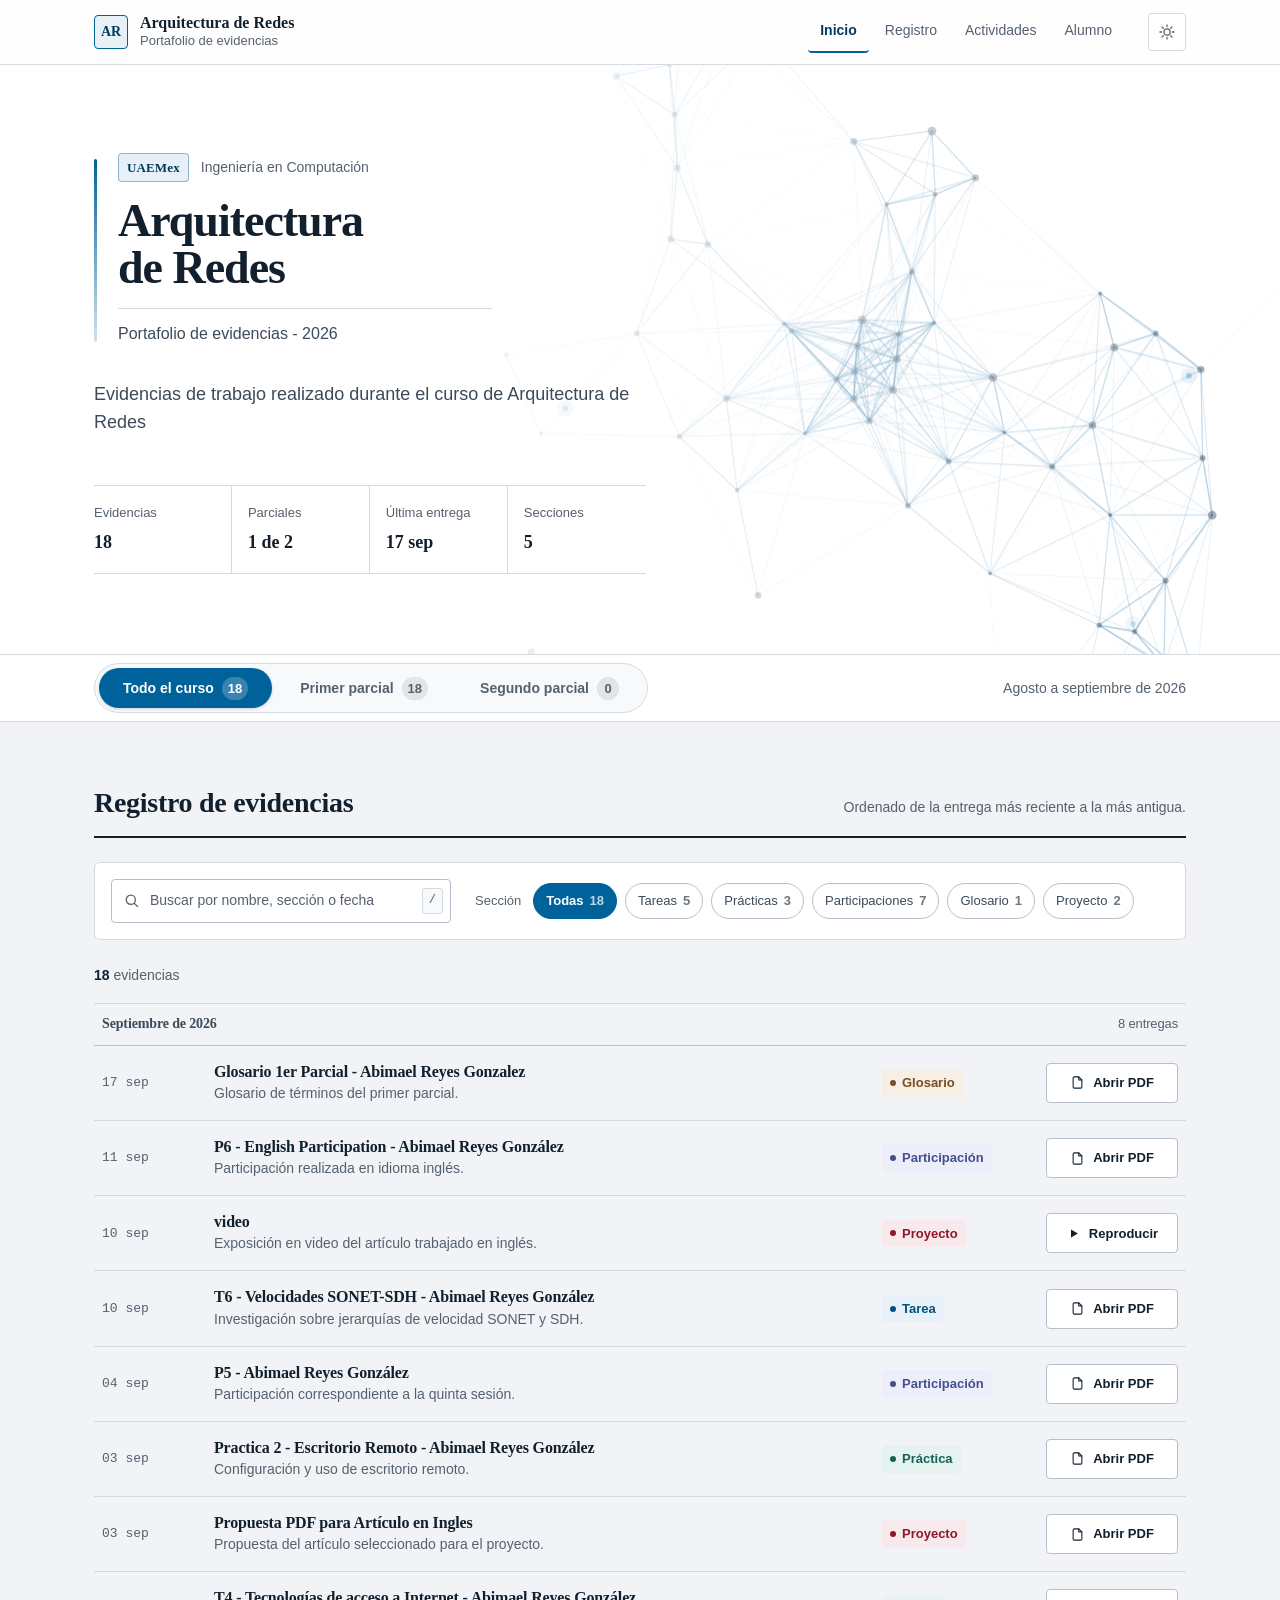
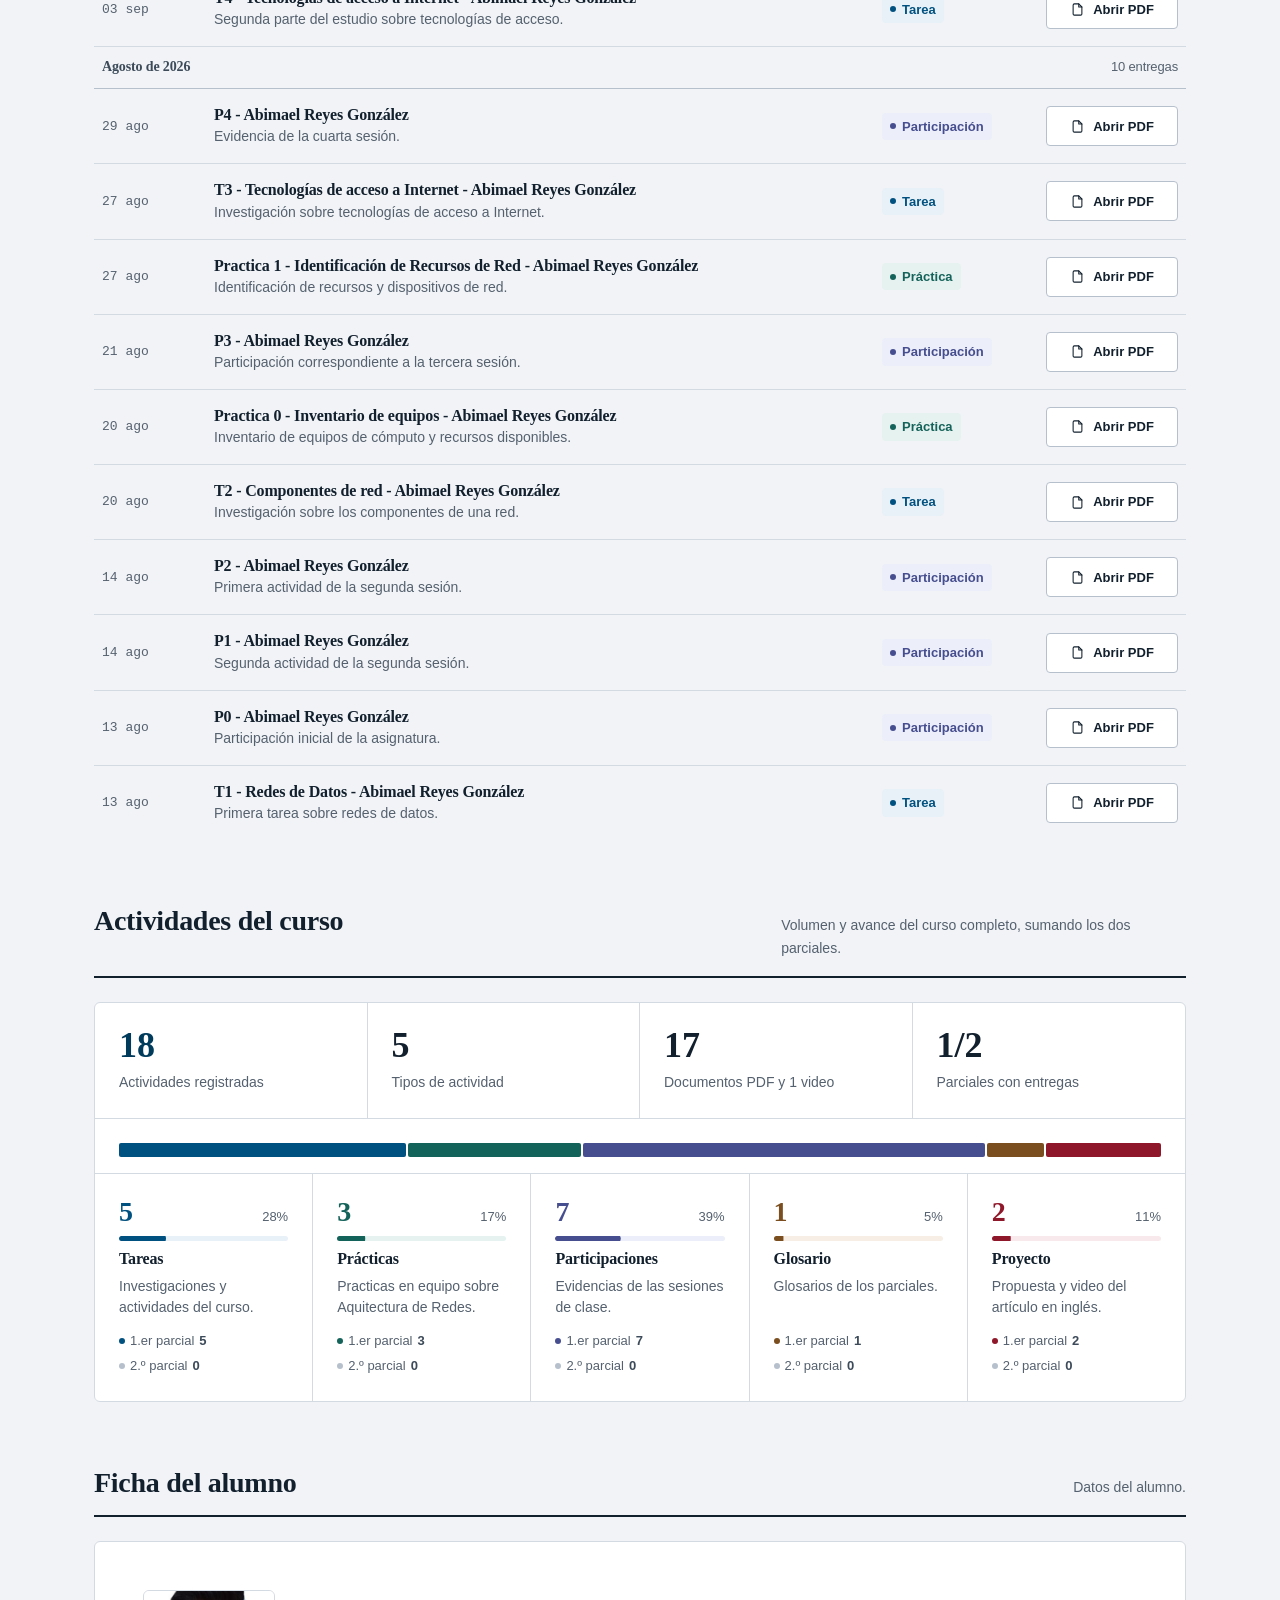
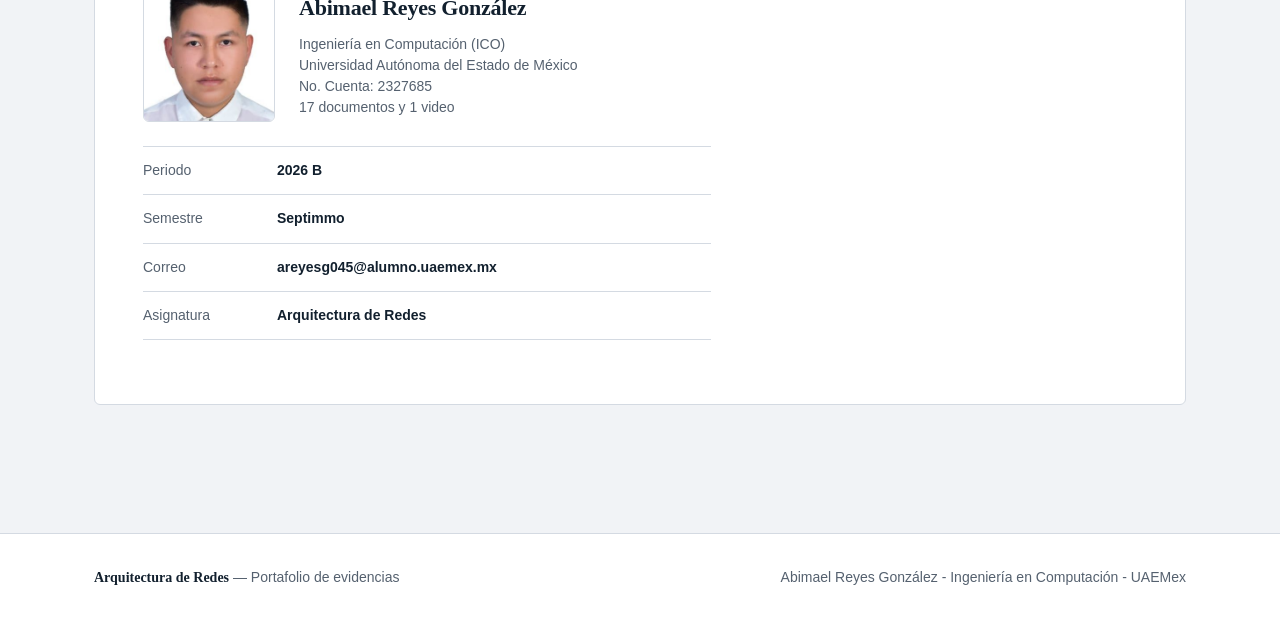
==== index.html @ 2f6ca600 "Subiendo portafolio y evidencias" ====
<!DOCTYPE html>
<html lang="es" data-tema="claro">
<head>
<meta charset="UTF-8">
<meta name="viewport" content="width=device-width, initial-scale=1.0">
<meta name="description" content="Portafolio de evidencias de la asignatura Arquitectura de Redes. Tareas, prácticas, participaciones, glosario y proyecto del primer parcial.">
<meta name="author" content="Abimael Reyes González">
<meta name="color-scheme" content="light dark">
<title>Arquitectura de Redes | Portafolio de evidencias</title>
<link rel="stylesheet" href="estilos.css">
</head>
<body>

<a class="saltar" href="#registro">Saltar al registro de evidencias</a>

<!-- ============ Barra superior ============ -->
<header class="barra">
    <div class="barra-fila">
        <button class="marca" id="btnInicio" type="button">
            <span class="marca-sigla" aria-hidden="true">AR</span>
            <span class="marca-texto">
                <b>Arquitectura de Redes</b>
                <span>Portafolio de evidencias</span>
            </span>
        </button>

        <nav class="menu" id="menu" aria-label="Secciones del portafolio">
            <a href="#inicio">Inicio</a>
            <a href="#registro">Registro</a>
            <a href="#actividades">Actividades</a>
            <a href="#ficha">Alumno</a>
        </nav>

        <button class="icono-btn" id="btnTema" type="button" aria-pressed="false">
            <span class="solo-lectores">Activar tema oscuro</span>
            <svg class="icono-sol" viewBox="0 0 24 24" fill="none" stroke="currentColor" stroke-width="1.7" stroke-linecap="round" aria-hidden="true">
                <circle cx="12" cy="12" r="4.2"/>
                <path d="M12 2.6v2.2M12 19.2v2.2M2.6 12h2.2M19.2 12h2.2M5.4 5.4l1.6 1.6M17 17l1.6 1.6M18.6 5.4L17 7M7 17l-1.6 1.6"/>
            </svg>
            <svg class="icono-luna" viewBox="0 0 24 24" fill="none" stroke="currentColor" stroke-width="1.7" stroke-linejoin="round" aria-hidden="true">
                <path d="M20.2 14.4A8.6 8.6 0 0 1 9.6 3.8a8.6 8.6 0 1 0 10.6 10.6z"/>
            </svg>
        </button>

        <button class="icono-btn btn-menu" id="btnMenu" type="button" aria-expanded="false" aria-controls="menu">
            <span class="solo-lectores">Abrir el menú de navegación</span>
            <svg viewBox="0 0 24 24" fill="none" stroke="currentColor" stroke-width="1.8" stroke-linecap="round" aria-hidden="true">
                <path d="M4 7h16M4 12h16M4 17h16"/>
            </svg>
        </button>
    </div>
</header>

<main>

<!-- ============ Portada ============ -->
<section class="portada" id="inicio">
    <canvas class="malla" id="mallaRed" aria-hidden="true"></canvas>

    <div class="contenedor portada-contenido">
        <div class="titular">
            <p class="titular-supra">
                <span class="sello">UAEMex</span>
                Ingeniería en Computación
            </p>

            <h1 class="titular-nombre">Arquitectura<br>de Redes</h1>

            <p class="titular-sub">Portafolio de evidencias - 2026</p>
        </div>

        <p class="portada-texto">
            Evidencias de trabajo realizado durante el curso de Arquitectura de Redes
        </p>

        <dl class="ficha-datos">
            <div>
                <dt>Evidencias</dt>
                <dd id="totalEvidencias">18</dd>
            </div>
            <div>
                <dt>Parciales</dt>
                <dd>1 de 2</dd>
            </div>
            <div>
                <dt>Última entrega</dt>
                <dd id="ultimaEntrega">17 sep</dd>
            </div>
            <div>
                <dt>Secciones</dt>
                <dd>5</dd>
            </div>
        </dl>
    </div>
</section>

<!-- ============ Navegación por parciales ============ -->
<nav class="barra-parciales" id="barraParciales" aria-label="Navegación por parcial">
    <div class="contenedor parciales-fila">
        <div class="parciales-grupo" id="grupoParciales" role="group" aria-label="Elegir parcial">
            <button class="pestana" type="button" data-parcial="todos" aria-pressed="true">
                Todo el curso <b>18</b>
            </button>
            <button class="pestana" type="button" data-parcial="primer" aria-pressed="false">
                Primer parcial <b>18</b>
            </button>
            <button class="pestana" type="button" data-parcial="segundo" aria-pressed="false">
                Segundo parcial <b>0</b>
            </button>
        </div>
        <p class="parciales-nota" id="notaParcial">Agosto a septiembre de 2026</p>
    </div>
</nav>

<!-- ============ Registro ============ -->
<section class="seccion" id="registro">
    <div class="contenedor">
        <div class="seccion-cabeza">
            <h2>Registro de evidencias</h2>
            <p>Ordenado de la entrega más reciente a la más antigua.</p>
        </div>

        <div class="filtros">
            <div class="buscador">
                <svg viewBox="0 0 24 24" fill="none" stroke="currentColor" stroke-width="1.8" stroke-linecap="round" aria-hidden="true">
                    <circle cx="11" cy="11" r="6.5"/><path d="M16 16l4.5 4.5"/>
                </svg>
                <label class="solo-lectores" for="busqueda">Buscar una evidencia por nombre, sección o fecha</label>
                <input id="busqueda" type="search" placeholder="Buscar por nombre, sección o fecha" autocomplete="off" spellcheck="false">
                <kbd class="atajo">/</kbd>
            </div>

            <div class="grupo-filtros" id="filtrosCategoria" role="group" aria-label="Filtrar por sección">
                <span>Sección</span>
            </div>
        </div>

        <div class="barra-estado">
            <p id="conteo" role="status" aria-live="polite"></p>
            <button class="enlace-boton" id="btnLimpiar" type="button" hidden>Quitar filtros</button>
        </div>

        <div class="registro" id="listaEvidencias"></div>
    </div>
</section>

<!-- ============ Secciones ============ -->
<section class="seccion" id="actividades">
    <div class="contenedor">
        <div class="seccion-cabeza">
            <h2>Actividades del curso</h2>
            <p>Volumen y avance del curso completo, sumando los dos parciales.</p>
        </div>

        <div class="tablero">
            <div class="tablero-resumen" id="tableroResumen"></div>
            <div class="tablero-barra" id="tableroBarra"></div>
            <div class="tablero-metricas" id="tableroMetricas"></div>
        </div>

    </div>
</section>

<!-- ============ Ficha ============ -->
<section class="seccion" id="ficha">
    <div class="contenedor">
        <div class="seccion-cabeza">
            <h2>Ficha del alumno</h2>
            <p>Datos del alumno.</p>
        </div>

        <div class="ficha">
            <div>
              <div class="ficha-identidad">
                <figure class="retrato">
                    <!-- Sustituye el archivo por la fotografía del alumno.
                         Formato sugerido: cuadrada, 600 x 600 px o mayor. -->
                    <img id="fotoAlumno"
                         src="archivos/foto-alumno.jpg"
                         alt="Fotografía de Abimael Reyes González"
                         width="200" height="200" loading="lazy">
                    <span class="retrato-vacio" id="retratoVacio">
                        <b>AR</b>
                        <small><br></small>
                    </span>
                </figure>

                <div class="ficha-nombre">
                    <h3>Abimael Reyes González</h3>
                    <p>Ingeniería en Computación (ICO)</p>
                    <p>Universidad Autónoma del Estado de México</p>
                    <p>No. Cuenta: 2327685</p>
                    <p id="fichaTotal"></p>
                </div>
              </div>

                <dl class="ficha-lista">
                    <div><dt>Periodo</dt><dd>2026 B</dd></div>
                    <div><dt>Semestre</dt><dd>Septimmo</dd></div>
                    <div><dt>Correo</dt><dd>areyesg045@alumno.uaemex.mx</dd></div>
                    <div><dt>Asignatura</dt><dd>Arquitectura de Redes</dd></div>
                </dl>
            </div>
        </div>
    </div>
</section>

</main>

<!-- ============ Ventana del video ============ -->
<dialog class="ventana" id="ventanaVideo" aria-labelledby="tituloVideo">
    <div class="ventana-cabeza">
        <div>
            <h2 id="tituloVideo">Video del proyecto</h2>
            <p>Artículo en idioma inglés, primer parcial</p>
        </div>
        <button class="icono-btn" id="btnCerrarVideo" type="button" style="margin-left:auto">
            <span class="solo-lectores">Cerrar la ventana del video</span>
            <svg viewBox="0 0 24 24" fill="none" stroke="currentColor" stroke-width="1.8" stroke-linecap="round" aria-hidden="true">
                <path d="M6 6l12 12M18 6L6 18"/>
            </svg>
        </button>
    </div>
    <div class="ventana-cuerpo">
        <div class="reproductor">
            <video id="reproductorVideo" controls preload="metadata" playsinline>
                <source src="archivos/primer-parcial/proyecto/video.mp4" type="video/mp4">
                Tu navegador no puede reproducir este video. Descarga el archivo para verlo.
            </video>
            <div class="cargando" id="cargandoVideo">
                <span class="rueda" aria-hidden="true"></span>
                <span>Cargando el video…</span>
            </div>
        </div>
        <p class="ventana-pie">
            <span>video.mp4 — 92.7 MB, 15 min</span>
            <a href="archivos/primer-parcial/proyecto/video.mp4" download>Descargar el archivo</a>
        </p>
    </div>
</dialog>

<!-- ============ Pie ============ -->
<footer class="pie">
    <div class="contenedor pie-fila">
        <p><b>Arquitectura de Redes</b> — Portafolio de evidencias</p>
        <p>Abimael Reyes González - Ingeniería en Computación -  UAEMex</p>
    </div>
</footer>

<script src="script.js"></script>
</body>
</html>
---- estilos.css ----
/* ============================================================
   PORTAFOLIO · ARQUITECTURA DE REDES
   Hoja de estilos — índice documental
   Referencia visual: publicaciones técnicas IEEE
   Contraste verificado WCAG 2.1 AA (mínimo medido 5.68:1)
   ============================================================ */

/* ---------- 1. Tokens ---------- */
:root {
    /* Superficies */
    --canvas:       #f1f3f6;
    --paper:        #ffffff;
    --paper-2:      #f7f9fb;

    /* Tinta */
    --ink:          #12202e;
    --ink-2:        #3c4a59;
    --muted:        #55616f;

    /* Filetes */
    --rule:         #d4dae2;
    --rule-strong:  #b6c0cc;

    /* Marca institucional */
    --brand:        #00629b;
    --brand-deep:   #003b5c;
    --brand-tint:   #e7f0f7;
    --accent:       #a6192e;
    --accent-tint:  #f8eaec;

    /* Categorías */
    --c-tarea:         #00517f;  --c-tarea-bg:         #e8f1f8;
    --c-practica:      #14635a;  --c-practica-bg:      #e6f2f0;
    --c-participacion: #464e8f;  --c-participacion-bg: #eceef9;
    --c-glosario:      #7a4e1e;  --c-glosario-bg:      #f7efe5;
    --c-proyecto:      #8e1729;  --c-proyecto-bg:      #f8eaec;

    /* Tipografía */
    --serif: Georgia, "Iowan Old Style", "Times New Roman", Times, serif;
    --sans:  -apple-system, BlinkMacSystemFont, "Segoe UI", Roboto, "Helvetica Neue", Arial, sans-serif;
    --mono:  ui-monospace, "SF Mono", "Cascadia Mono", Consolas, "Liberation Mono", monospace;

    /* Escala tipográfica (base 16 px) */
    --fs-xs:  0.8125rem; /* 13 */
    --fs-sm:  0.875rem;  /* 14 */
    --fs-md:  1rem;      /* 16 */
    --fs-lg:  1.125rem;  /* 18 */
    --fs-xl:  1.375rem;  /* 22 */
    --fs-2xl: 1.75rem;   /* 28 */
    --fs-3xl: 2.25rem;   /* 36 */
    --fs-4xl: 2.875rem;  /* 46 */

    /* Espaciado (base 4 px) */
    --s1: 4px;  --s2: 8px;  --s3: 12px; --s4: 16px;
    --s5: 24px; --s6: 32px; --s7: 48px; --s8: 64px;

    /* Otros */
    --radius:  4px;
    --radius-l: 6px;
    --shadow-dialog: 0 18px 48px rgba(18, 32, 46, .22);
    --ease: cubic-bezier(.2, .6, .3, 1);
    --speed: 160ms;
    --maxw: 1140px;
}

/* Tema oscuro: se activa por preferencia del sistema o manualmente */
:root[data-tema="oscuro"] {
    --canvas:       #0d131a;
    --paper:        #101720;
    --paper-2:      #161e28;
    --ink:          #e4eaf1;
    --ink-2:        #c3ccd7;
    --muted:        #9aa7b6;
    --rule:         #26313d;
    --rule-strong:  #3a4754;
    --brand:        #6fb7e8;
    --brand-deep:   #a9d5f2;
    --brand-tint:   #16283a;
    --accent:       #ef8a99;
    --accent-tint:  #33191f;

    --c-tarea:         #83c3ea;  --c-tarea-bg:         #15283a;
    --c-practica:      #6fc7ba;  --c-practica-bg:      #12302c;
    --c-participacion: #a4abe8;  --c-participacion-bg: #1e2140;
    --c-glosario:      #dcae76;  --c-glosario-bg:      #322516;
    --c-proyecto:      #ef8a99;  --c-proyecto-bg:      #33191f;

    --shadow-dialog: 0 18px 48px rgba(0, 0, 0, .6);
    color-scheme: dark;
}

/* ---------- 2. Base ---------- */
*, *::before, *::after { box-sizing: border-box; }

html { -webkit-text-size-adjust: 100%; }

body {
    margin: 0;
    background: var(--canvas);
    color: var(--ink);
    font-family: var(--sans);
    font-size: var(--fs-md);
    line-height: 1.65;
    -webkit-font-smoothing: antialiased;
}

h1, h2, h3, h4 {
    font-family: var(--serif);
    font-weight: 600;
    line-height: 1.2;
    letter-spacing: -0.01em;
    margin: 0;
    color: var(--ink);
}

p { margin: 0; }
ul { margin: 0; padding: 0; list-style: none; }

a { color: var(--brand); text-decoration-thickness: 1px; text-underline-offset: 2px; }
a:hover { color: var(--brand-deep); }

button, input, select { font: inherit; color: inherit; }
button { cursor: pointer; }

/* Foco visible y consistente en todo el sitio */
:where(a, button, input, [tabindex]):focus-visible {
    outline: 2px solid var(--brand);
    outline-offset: 2px;
    border-radius: var(--radius);
}

.saltar {
    position: absolute;
    left: var(--s4);
    top: -100px;
    z-index: 300;
    background: var(--brand);
    color: #fff;
    padding: var(--s3) var(--s4);
    border-radius: var(--radius);
    font-size: var(--fs-sm);
    font-weight: 600;
    transition: top var(--speed) var(--ease);
}
.saltar:focus { top: var(--s3); color: #fff; }

.solo-lectores {
    position: absolute;
    width: 1px; height: 1px;
    overflow: hidden;
    clip: rect(0 0 0 0);
    white-space: nowrap;
}

.contenedor {
    max-width: var(--maxw);
    margin-inline: auto;
    padding-inline: var(--s5);
}

/* ---------- 3. Barra superior ---------- */
.barra {
    position: sticky;
    top: 0;
    z-index: 100;
    background: color-mix(in srgb, var(--paper) 92%, transparent);
    backdrop-filter: blur(8px);
    border-bottom: 1px solid var(--rule);
}

.barra-fila {
    display: flex;
    align-items: center;
    gap: var(--s5);
    height: 64px;
    max-width: var(--maxw);
    margin-inline: auto;
    padding-inline: var(--s5);
}

.marca {
    display: flex;
    align-items: center;
    gap: var(--s3);
    background: none;
    border: 0;
    padding: var(--s1) 0;
    text-align: left;
    color: var(--ink);
}
.marca-sigla {
    width: 34px; height: 34px;
    flex: none;
    display: grid;
    place-items: center;
    border: 1px solid var(--brand);
    border-radius: var(--radius);
    background: var(--brand-tint);
    color: var(--brand-deep);
    font-family: var(--serif);
    font-size: var(--fs-sm);
    font-weight: 700;
    transition: background var(--speed) var(--ease);
}
.marca:hover .marca-sigla { background: var(--brand); color: var(--paper); }
:root[data-tema="oscuro"] .marca:hover .marca-sigla { color: #0d131a; }
.marca-texto { display: grid; }
.marca-texto b {
    font-family: var(--serif);
    font-size: var(--fs-md);
    font-weight: 600;
    line-height: 1.15;
}
.marca-texto span {
    font-size: var(--fs-xs);
    color: var(--muted);
    line-height: 1.3;
}

.menu { margin-left: auto; display: flex; gap: var(--s1); }
.menu a {
    display: block;
    padding: var(--s2) var(--s3);
    border-radius: var(--radius);
    border-bottom: 2px solid transparent;
    color: var(--muted);
    font-size: var(--fs-sm);
    font-weight: 500;
    text-decoration: none;
    transition: color var(--speed) var(--ease), border-color var(--speed) var(--ease), background var(--speed) var(--ease);
}
.menu a:hover { color: var(--ink); background: var(--paper-2); }
.menu a[aria-current="true"] {
    color: var(--brand-deep);
    border-bottom-color: var(--brand);
    font-weight: 600;
}

.icono-btn {
    width: 38px; height: 38px;
    flex: none;
    display: grid;
    place-items: center;
    border: 1px solid var(--rule);
    border-radius: var(--radius);
    background: var(--paper);
    color: var(--muted);
    transition: color var(--speed) var(--ease), border-color var(--speed) var(--ease), background var(--speed) var(--ease);
}
.icono-btn:hover { color: var(--brand-deep); border-color: var(--rule-strong); background: var(--paper-2); }
.icono-btn:active { transform: translateY(1px); }
.icono-btn svg { width: 18px; height: 18px; }
.icono-luna { display: none; }
:root[data-tema="oscuro"] .icono-sol  { display: none; }
:root[data-tema="oscuro"] .icono-luna { display: block; }
.btn-menu { display: none; }

/* ---------- 4. Cabecera del documento ---------- */
.portada {
    position: relative;
    isolation: isolate;
    overflow: hidden;
    background: var(--paper);
    border-bottom: 1px solid var(--rule);
}

/* Lienzo de la malla de red */
.malla {
    position: absolute;
    inset: 0;
    width: 100%;
    height: 100%;
    z-index: -1;
    display: block;
}
/* Velo que garantiza el contraste del texto sobre la animación */
.portada::after {
    content: "";
    position: absolute;
    inset: 0;
    z-index: -1;
    pointer-events: none;
    background: linear-gradient(100deg,
        color-mix(in srgb, var(--paper) 94%, transparent) 0%,
        color-mix(in srgb, var(--paper) 86%, transparent) 42%,
        color-mix(in srgb, var(--paper) 30%, transparent) 78%,
        transparent 100%);
}

.portada-contenido {
    position: relative;
    padding-block: calc(var(--s8) + var(--s5)) var(--s8);
    max-width: calc(var(--maxw) - 0px);
}
.portada-contenido > * { max-width: 62ch; }

/* Bloque titular: rótulo, nombre del curso y subtítulo */
.titular {
    position: relative;
    padding-left: var(--s5);
    margin-bottom: var(--s6);
}
.titular::before {
    content: "";
    position: absolute;
    left: 0;
    top: 6px;
    bottom: 6px;
    width: 3px;
    border-radius: 2px;
    background: linear-gradient(to bottom, var(--brand), color-mix(in srgb, var(--brand) 18%, transparent));
}
.titular-supra {
    display: flex;
    align-items: center;
    gap: var(--s3);
    color: var(--muted);
    font-size: var(--fs-sm);
    font-weight: 500;
    margin-bottom: var(--s4);
}
.sello {
    padding: 3px var(--s2);
    border: 1px solid color-mix(in srgb, var(--brand) 40%, transparent);
    border-radius: var(--radius);
    background: var(--brand-tint);
    color: var(--brand-deep);
    font-family: var(--serif);
    font-size: var(--fs-xs);
    font-weight: 700;
    letter-spacing: .01em;
}
.titular-nombre {
    font-size: clamp(2.75rem, 5.6vw, 4.25rem);
    font-weight: 600;
    line-height: 1.02;
    letter-spacing: -0.022em;
    text-wrap: balance;
}
.titular-sub {
    margin-top: var(--s4);
    padding-top: var(--s3);
    border-top: 1px solid var(--rule);
    max-width: 42ch;
    color: var(--ink-2);
    font-size: var(--fs-md);
    font-variant-numeric: tabular-nums;
}

.registro-linea {
    display: flex;
    align-items: center;
    gap: var(--s3);
    font-family: var(--mono);
    font-size: var(--fs-xs);
    color: var(--muted);
    letter-spacing: .02em;
}
.registro-linea::after {
    content: "";
    flex: 1;
    height: 1px;
    background: var(--rule);
}

.portada h1 {
    font-size: var(--fs-4xl);
    margin-block: var(--s4) var(--s4);
    max-width: 14ch;
}
.portada-texto {
    color: var(--ink-2);
    max-width: 58ch;
    font-size: var(--fs-lg);
    line-height: 1.6;
}

.titular-supra,
.titular-nombre,
.titular-sub,
.portada-contenido > .portada-texto,
.portada-contenido > .ficha-datos { animation: entrada 620ms var(--ease) backwards; }
.titular-nombre                       { animation-delay: 70ms; }
.titular-sub                          { animation-delay: 140ms; }
.portada-contenido > .portada-texto   { animation-delay: 200ms; }
.portada-contenido > .ficha-datos     { animation-delay: 260ms; }
.titular::before { animation: crecer 700ms var(--ease) 60ms backwards; transform-origin: top; }
@keyframes crecer { from { transform: scaleY(0); opacity: 0; } }
@keyframes entrada { from { opacity: 0; transform: translateY(10px); } }

.acciones { display: flex; flex-wrap: wrap; gap: var(--s3); margin-top: var(--s6); }

.btn {
    display: inline-flex;
    align-items: center;
    gap: var(--s2);
    min-height: 44px;
    padding: var(--s3) var(--s5);
    border-radius: var(--radius);
    border: 1px solid transparent;
    font-size: var(--fs-sm);
    font-weight: 600;
    text-decoration: none;
    transition: background var(--speed) var(--ease), border-color var(--speed) var(--ease),
                color var(--speed) var(--ease), transform var(--speed) var(--ease);
}
.btn-primario { background: var(--brand); color: #fff; }
.btn-primario:hover { background: var(--brand-deep); color: #fff; }
.btn-primario:active { transform: translateY(1px); }
:root[data-tema="oscuro"] .btn-primario { color: #0d131a; }
:root[data-tema="oscuro"] .btn-primario:hover { color: #0d131a; }

.btn-secundario { background: var(--paper); border-color: var(--rule-strong); color: var(--ink); }
.btn-secundario:hover { background: var(--paper-2); border-color: var(--brand); color: var(--brand-deep); }
.btn-secundario:active { transform: translateY(1px); }

/* Ficha de datos bajo el título */
.ficha-datos {
    display: grid;
    grid-template-columns: repeat(4, minmax(0, 1fr));
    border-top: 1px solid var(--rule);
    border-bottom: 1px solid var(--rule);
    margin-top: var(--s7);
}
.ficha-datos div {
    padding: var(--s4) var(--s4) var(--s4) 0;
    border-right: 1px solid var(--rule);
}
.ficha-datos div:last-child { border-right: 0; }
.ficha-datos div:not(:first-child) { padding-left: var(--s4); }
.ficha-datos dt {
    font-size: var(--fs-xs);
    color: var(--muted);
    margin-bottom: var(--s1);
}
.ficha-datos dd {
    margin: 0;
    font-family: var(--serif);
    font-size: var(--fs-lg);
    font-weight: 600;
    font-variant-numeric: tabular-nums;
}


/* ---------- 5. Navegación por parciales ---------- */
.barra-parciales {
    position: sticky;
    top: 64px;
    z-index: 90;
    background: color-mix(in srgb, var(--paper) 94%, transparent);
    backdrop-filter: blur(8px);
    border-bottom: 1px solid var(--rule);
}
.parciales-fila {
    display: flex;
    align-items: center;
    justify-content: space-between;
    flex-wrap: wrap;
    gap: var(--s4);
    padding-block: var(--s2);
}
.parciales-grupo {
    display: flex;
    gap: var(--s1);
    padding: var(--s1);
    background: var(--paper-2);
    border: 1px solid var(--rule);
    border-radius: 999px;
}
.pestana {
    position: relative;
    display: inline-flex;
    align-items: center;
    gap: var(--s2);
    min-height: 40px;
    padding: var(--s2) var(--s5);
    border: 0;
    border-radius: 999px;
    background: transparent;
    color: var(--muted);
    font-size: var(--fs-sm);
    font-weight: 600;
    white-space: nowrap;
    transition: color var(--speed) var(--ease), background var(--speed) var(--ease);
}
.pestana:hover { color: var(--ink); background: color-mix(in srgb, var(--brand) 10%, transparent); }
.pestana:active { transform: translateY(1px); }
.pestana b {
    min-width: 22px;
    padding: 1px 6px;
    border-radius: 999px;
    background: color-mix(in srgb, var(--ink) 9%, transparent);
    color: var(--muted);
    font-size: var(--fs-xs);
    font-variant-numeric: tabular-nums;
    text-align: center;
    transition: background var(--speed) var(--ease), color var(--speed) var(--ease);
}
.pestana[aria-pressed="true"] {
    background: var(--brand);
    color: #fff;
    box-shadow: 0 1px 3px rgba(18, 32, 46, .18);
}
.pestana[aria-pressed="true"] b { background: rgba(255, 255, 255, .22); color: #fff; }
:root[data-tema="oscuro"] .pestana[aria-pressed="true"] { color: #0d131a; }
:root[data-tema="oscuro"] .pestana[aria-pressed="true"] b { background: rgba(13, 19, 26, .25); color: #0d131a; }

.parciales-nota {
    color: var(--muted);
    font-size: var(--fs-sm);
    font-variant-numeric: tabular-nums;
}

/* ---------- 6. Secciones ---------- */
.seccion { padding-block: var(--s8); }
.seccion + .seccion { padding-top: 0; }
[id] { scroll-margin-top: 148px; }

.seccion-cabeza {
    display: flex;
    align-items: baseline;
    justify-content: space-between;
    flex-wrap: wrap;
    gap: var(--s3);
    padding-bottom: var(--s4);
    border-bottom: 2px solid var(--ink);
    margin-bottom: var(--s5);
}
.seccion-cabeza h2 { font-size: var(--fs-2xl); }
.seccion-cabeza p { color: var(--muted); font-size: var(--fs-sm); max-width: 52ch; }

/* ---------- 7. Panel de filtros ---------- */
.filtros {
    display: grid;
    grid-template-columns: minmax(240px, 340px) 1fr;
    gap: var(--s5);
    align-items: center;
    padding: var(--s4);
    background: var(--paper);
    border: 1px solid var(--rule);
    border-radius: var(--radius-l);
    margin-bottom: var(--s5);
}

.buscador { position: relative; display: flex; align-items: center; }
.buscador svg {
    position: absolute;
    left: var(--s3);
    width: 17px; height: 17px;
    color: var(--muted);
    pointer-events: none;
}
.buscador input {
    width: 100%;
    min-height: 44px;
    padding: var(--s2) 42px var(--s2) 38px;
    border: 1px solid var(--rule-strong);
    border-radius: var(--radius);
    background: var(--paper);
    font-size: var(--fs-sm);
    transition: border-color var(--speed) var(--ease), box-shadow var(--speed) var(--ease);
}
.buscador input::placeholder { color: var(--muted); }
.buscador input:hover { border-color: var(--brand); }
.buscador input:focus {
    outline: none;
    border-color: var(--brand);
    box-shadow: 0 0 0 3px color-mix(in srgb, var(--brand) 22%, transparent);
}
.atajo {
    position: absolute;
    right: var(--s2);
    padding: 2px 6px;
    border: 1px solid var(--rule);
    border-radius: 3px;
    background: var(--paper-2);
    color: var(--muted);
    font-family: var(--mono);
    font-size: 12px;
    pointer-events: none;
}
.buscador input:focus ~ .atajo { opacity: 0; }

.grupo-filtros {
    display: flex;
    flex-wrap: wrap;
    align-items: center;
    gap: var(--s2);
}
.grupo-filtros > span {
    font-size: var(--fs-xs);
    color: var(--muted);
    margin-right: var(--s1);
}

.chip {
    min-height: 36px;
    padding: var(--s1) var(--s3);
    border: 1px solid var(--rule-strong);
    border-radius: 999px;
    background: var(--paper);
    color: var(--ink-2);
    font-size: var(--fs-xs);
    font-weight: 500;
    display: inline-flex;
    align-items: center;
    gap: 6px;
    transition: background var(--speed) var(--ease), border-color var(--speed) var(--ease),
                color var(--speed) var(--ease);
}
.chip:hover { border-color: var(--brand); color: var(--brand-deep); background: var(--paper-2); }
.chip:active { transform: translateY(1px); }
.chip[aria-pressed="true"] {
    background: var(--brand);
    border-color: var(--brand);
    color: #fff;
    font-weight: 600;
}
:root[data-tema="oscuro"] .chip[aria-pressed="true"] { color: #0d131a; }
.chip b {
    font-variant-numeric: tabular-nums;
    font-weight: 600;
    opacity: .75;
}

.barra-estado {
    display: flex;
    align-items: center;
    justify-content: space-between;
    flex-wrap: wrap;
    gap: var(--s3);
    margin-bottom: var(--s4);
    font-size: var(--fs-sm);
    color: var(--muted);
}
.barra-estado strong { color: var(--ink); font-variant-numeric: tabular-nums; }
.enlace-boton {
    background: none;
    border: 0;
    padding: var(--s1) var(--s2);
    border-radius: var(--radius);
    color: var(--brand);
    font-size: var(--fs-sm);
    font-weight: 600;
    text-decoration: underline;
    text-underline-offset: 3px;
    transition: color var(--speed) var(--ease), background var(--speed) var(--ease);
}
.enlace-boton:hover { color: var(--brand-deep); background: var(--brand-tint); }

/* ---------- 8. Registro de evidencias ---------- */
.registro { border-top: 1px solid var(--rule); }

.mes {
    position: sticky;
    top: 120px;
    z-index: 2;
    display: flex;
    align-items: baseline;
    gap: var(--s3);
    padding: var(--s3) var(--s2);
    background: var(--canvas);
    border-bottom: 1px solid var(--rule-strong);
    font-family: var(--serif);
    font-size: var(--fs-sm);
    font-weight: 600;
    color: var(--ink-2);
}
.mes span {
    margin-left: auto;
    font-family: var(--sans);
    font-size: var(--fs-xs);
    font-weight: 400;
    color: var(--muted);
    font-variant-numeric: tabular-nums;
}

.evidencia {
    display: grid;
    grid-template-columns: 96px minmax(0, 1fr) 148px 132px;
    gap: var(--s4);
    align-items: center;
    padding: var(--s4) var(--s2);
    border-bottom: 1px solid var(--rule);
    background: transparent;
    transition: background var(--speed) var(--ease), box-shadow var(--speed) var(--ease);
}
.evidencia:hover {
    background: var(--paper);
    box-shadow: inset 3px 0 0 var(--brand);
}
.evidencia:last-child { border-bottom: 0; }
.evidencia:active { background: var(--paper-2); }

.registro.animar .evidencia { animation: fila 320ms var(--ease) backwards; }
.registro.animar .evidencia:nth-child(-n+10) { animation-delay: calc((var(--i, 0)) * 28ms); }
@keyframes fila { from { opacity: 0; transform: translateY(6px); } }
@media (prefers-reduced-motion: reduce) { .registro.animar .evidencia { animation: none; } }

.evidencia-fecha {
    font-family: var(--mono);
    font-size: var(--fs-xs);
    color: var(--muted);
    font-variant-numeric: tabular-nums;
    white-space: nowrap;
}
.evidencia-titulo {
    font-family: var(--serif);
    font-size: var(--fs-md);
    font-weight: 600;
    margin-bottom: 2px;
}
.evidencia-nota {
    color: var(--muted);
    font-size: var(--fs-sm);
    line-height: 1.5;
}
.evidencia mark {
    background: color-mix(in srgb, var(--brand) 26%, transparent);
    color: inherit;
    border-radius: 2px;
    padding: 0 1px;
}

.etiqueta {
    display: inline-flex;
    align-items: center;
    gap: 6px;
    padding: 3px var(--s2);
    border-radius: var(--radius);
    font-size: var(--fs-xs);
    font-weight: 600;
    background: var(--et-bg);
    color: var(--et-fg);
}
.etiqueta::before {
    content: "";
    width: 6px; height: 6px;
    border-radius: 50%;
    background: currentColor;
    flex: none;
}
.evidencia .etiqueta { justify-self: start; }

.et-tarea         { --et-fg: var(--c-tarea);         --et-bg: var(--c-tarea-bg); }
.et-practica      { --et-fg: var(--c-practica);      --et-bg: var(--c-practica-bg); }
.et-participacion { --et-fg: var(--c-participacion); --et-bg: var(--c-participacion-bg); }
.et-glosario      { --et-fg: var(--c-glosario);      --et-bg: var(--c-glosario-bg); }
.et-proyecto      { --et-fg: var(--c-proyecto);      --et-bg: var(--c-proyecto-bg); }

.abrir {
    display: inline-flex;
    align-items: center;
    justify-content: center;
    gap: var(--s2);
    width: 100%;
    min-height: 40px;
    padding: var(--s2) var(--s3);
    border: 1px solid var(--rule-strong);
    border-radius: var(--radius);
    background: var(--paper);
    color: var(--ink);
    font-size: var(--fs-xs);
    font-weight: 600;
    text-decoration: none;
    white-space: nowrap;
    transition: background var(--speed) var(--ease), border-color var(--speed) var(--ease),
                color var(--speed) var(--ease), transform var(--speed) var(--ease);
}
.abrir svg { width: 15px; height: 15px; flex: none; }
.abrir:hover { background: var(--brand); border-color: var(--brand); color: #fff; }
:root[data-tema="oscuro"] .abrir:hover { color: #0d131a; }
.abrir:active { transform: translateY(1px); }

.vacio {
    padding: var(--s8) var(--s5);
    border: 1px dashed var(--rule-strong);
    border-radius: var(--radius-l);
    text-align: center;
    background: var(--paper);
}
.vacio h3 { font-size: var(--fs-lg); margin-bottom: var(--s2); }
.vacio p { color: var(--muted); font-size: var(--fs-sm); margin-bottom: var(--s4); }

/* ---------- 9. Tablero de actividades ---------- */
.tablero {
    border: 1px solid var(--rule);
    border-radius: var(--radius-l);
    background: var(--paper);
    overflow: hidden;
}

/* Fila superior: cifras globales del curso */
.tablero-resumen {
    display: grid;
    grid-template-columns: repeat(4, minmax(0, 1fr));
    border-bottom: 1px solid var(--rule);
}
.resumen-dato {
    padding: var(--s5);
    border-right: 1px solid var(--rule);
}
.resumen-dato:last-child { border-right: 0; }
.resumen-cifra {
    display: block;
    font-family: var(--serif);
    font-size: var(--fs-3xl);
    font-weight: 600;
    line-height: 1;
    color: var(--ink);
    font-variant-numeric: tabular-nums;
}
.resumen-dato small {
    display: block;
    margin-top: var(--s2);
    color: var(--muted);
    font-size: var(--fs-sm);
}
.resumen-dato.destacado .resumen-cifra { color: var(--brand-deep); }

/* Barra de composición del curso */
.tablero-barra {
    display: flex;
    height: 14px;
    gap: 2px;
    padding: 0 var(--s5);
    margin: var(--s5) 0 var(--s4);
}
.barra-tramo {
    height: 100%;
    border-radius: 2px;
    background: var(--et-fg);
    transform-origin: left;
    animation: tramo 620ms var(--ease) backwards;
}
@keyframes tramo { from { transform: scaleX(0); } }

/* Tarjetas de cada tipo de actividad */
.tablero-metricas {
    display: grid;
    grid-template-columns: repeat(5, minmax(0, 1fr));
    gap: 1px;
    background: var(--rule);
    border-top: 1px solid var(--rule);
}
.metrica {
    display: grid;
    grid-template-rows: auto auto auto 1fr auto;
    gap: var(--s2);
    padding: var(--s5);
    background: var(--paper);
    transition: background var(--speed) var(--ease);
}
.metrica:hover { background: var(--paper-2); }

.metrica-cabeza {
    display: flex;
    align-items: baseline;
    gap: var(--s2);
}
.metrica-cifra {
    font-family: var(--serif);
    font-size: var(--fs-2xl);
    font-weight: 600;
    line-height: 1;
    color: var(--et-fg);
    font-variant-numeric: tabular-nums;
}
.metrica-porcentaje {
    margin-left: auto;
    color: var(--muted);
    font-size: var(--fs-xs);
    font-variant-numeric: tabular-nums;
}
.metrica h3 { font-size: var(--fs-md); }
.metrica p { color: var(--muted); font-size: var(--fs-sm); line-height: 1.5; }

/* Pista proporcional dentro de cada tarjeta */
.metrica-pista {
    height: 5px;
    border-radius: 3px;
    background: var(--et-bg);
    overflow: hidden;
}
.metrica-pista i {
    display: block;
    height: 100%;
    border-radius: 3px;
    background: var(--et-fg);
    transform-origin: left;
    animation: tramo 700ms var(--ease) backwards;
}

/* Reparto por parcial */
.metrica-reparto {
    display: flex;
    flex-wrap: wrap;
    gap: var(--s1) var(--s3);
    margin-top: var(--s1);
    color: var(--muted);
    font-size: var(--fs-xs);
    font-variant-numeric: tabular-nums;
}
.metrica-reparto span { display: inline-flex; align-items: center; gap: 5px; }
.metrica-reparto b { color: var(--ink-2); font-weight: 600; }
.metrica-reparto i {
    width: 6px; height: 6px;
    border-radius: 50%;
    background: var(--et-fg);
}
.metrica-reparto .vacia i { background: var(--rule-strong); }

.m-tarea         { --et-fg: var(--c-tarea);         --et-bg: var(--c-tarea-bg); }
.m-practica      { --et-fg: var(--c-practica);      --et-bg: var(--c-practica-bg); }
.m-participacion { --et-fg: var(--c-participacion); --et-bg: var(--c-participacion-bg); }
.m-glosario      { --et-fg: var(--c-glosario);      --et-bg: var(--c-glosario-bg); }
.m-proyecto      { --et-fg: var(--c-proyecto);      --et-bg: var(--c-proyecto-bg); }

@media (prefers-reduced-motion: reduce) {
    .barra-tramo, .metrica-pista i { animation: none; }
}

/* ---------- 10. Ficha del autor ---------- */
.ficha {
    display: grid;
    grid-template-columns: minmax(0, 1fr) minmax(0, 1fr);
    gap: var(--s7);
    padding: var(--s7);
    background: var(--paper);
    border: 1px solid var(--rule);
    border-radius: var(--radius-l);
}

.ficha {
    grid-template-columns: minmax(0, 1.2fr) minmax(0, .8fr);
}

.ficha-identidad {
    display: grid;
    grid-template-columns: 132px minmax(0, 1fr);
    gap: var(--s5);
    align-items: center;
    margin-bottom: var(--s5);
}
.ficha-nombre h3 { font-size: var(--fs-xl); margin-bottom: var(--s1); }
.ficha-nombre p { color: var(--muted); font-size: var(--fs-sm); line-height: 1.5; }

.retrato {
    position: relative;
    margin: 0;
    aspect-ratio: 1;
    border: 1px solid var(--rule);
    border-radius: var(--radius-l);
    background: var(--paper-2);
    overflow: hidden;
    transition: border-color var(--speed) var(--ease), transform var(--speed) var(--ease);
}
.retrato:hover { border-color: var(--brand); transform: translateY(-2px); }
.retrato img {
    position: relative;
    z-index: 1;
    display: block;
    width: 100%;
    height: 100%;
    object-fit: cover;
}
/* Marcador visible mientras no exista el archivo de la fotografía */
.retrato-vacio {
    position: absolute;
    inset: 0;
    display: grid;
    place-content: center;
    justify-items: center;
    gap: var(--s2);
    padding: var(--s3);
    text-align: center;
    background:
        repeating-linear-gradient(45deg,
            transparent 0 8px,
            color-mix(in srgb, var(--rule) 45%, transparent) 8px 9px),
        var(--paper-2);
}
.retrato-vacio b {
    font-family: var(--serif);
    font-size: var(--fs-2xl);
    color: var(--brand-deep);
    line-height: 1;
}
.retrato-vacio small {
    font-size: 12px;
    line-height: 1.4;
    color: var(--muted);
}
.retrato.con-foto .retrato-vacio { display: none; }

.ficha-lista { border-top: 1px solid var(--rule); }
.ficha-lista div {
    display: grid;
    grid-template-columns: 130px 1fr;
    gap: var(--s4);
    padding: var(--s3) 0;
    border-bottom: 1px solid var(--rule);
}
.ficha-lista dt { color: var(--muted); font-size: var(--fs-sm); }
.ficha-lista div { grid-template-columns: 118px minmax(0, 1fr); }
.ficha-lista dd { margin: 0; font-weight: 600; font-size: var(--fs-sm); }
.ficha h3 { font-size: var(--fs-xl); margin-bottom: var(--s3); }
.ficha-nota { color: var(--ink-2); font-size: var(--fs-sm); line-height: 1.7; max-width: 60ch; }
.ficha-nota + .ficha-nota { margin-top: var(--s3); }

/* ---------- 11. Ventana de video ---------- */
dialog.ventana {
    width: min(920px, 100%);
    max-height: 90vh;
    padding: 0;
    border: 1px solid var(--rule-strong);
    border-radius: var(--radius-l);
    background: var(--paper);
    color: var(--ink);
    box-shadow: var(--shadow-dialog);
    overflow: hidden;
}
dialog.ventana::backdrop { background: rgba(18, 32, 46, .55); backdrop-filter: blur(3px); }
dialog.ventana[open] { animation: aparecer 180ms var(--ease); }
@keyframes aparecer { from { opacity: 0; transform: translateY(8px); } to { opacity: 1; transform: none; } }

.ventana-cabeza {
    display: flex;
    align-items: flex-start;
    gap: var(--s4);
    padding: var(--s5);
    border-bottom: 1px solid var(--rule);
}
.ventana-cabeza h2 { font-size: var(--fs-xl); }
.ventana-cabeza p { color: var(--muted); font-size: var(--fs-sm); margin-top: var(--s1); }
.ventana-cuerpo { padding: var(--s5); }

.reproductor { position: relative; background: #000; border-radius: var(--radius); overflow: hidden; }
.reproductor video { display: block; width: 100%; max-height: 62vh; }
.cargando {
    position: absolute;
    inset: 0;
    display: grid;
    place-content: center;
    justify-items: center;
    gap: var(--s3);
    background: #000;
    color: #e4eaf1;
    font-size: var(--fs-sm);
}
.cargando[hidden] { display: none; }
.rueda {
    width: 26px; height: 26px;
    border: 2px solid rgba(228, 234, 241, .25);
    border-top-color: #e4eaf1;
    border-radius: 50%;
    animation: girar .8s linear infinite;
}
@keyframes girar { to { transform: rotate(360deg); } }
.ventana-pie {
    margin-top: var(--s3);
    display: flex;
    justify-content: space-between;
    flex-wrap: wrap;
    gap: var(--s2);
    color: var(--muted);
    font-size: var(--fs-xs);
    font-variant-numeric: tabular-nums;
}

/* ---------- 12. Pie ---------- */
.pie {
    border-top: 1px solid var(--rule);
    background: var(--paper);
    margin-top: var(--s8);
}
.pie-fila {
    display: flex;
    align-items: center;
    justify-content: space-between;
    flex-wrap: wrap;
    gap: var(--s4);
    padding-block: var(--s6);
    font-size: var(--fs-sm);
    color: var(--muted);
}
.pie-fila b { color: var(--ink); font-family: var(--serif); font-weight: 600; }

/* ---------- 13. Responsivo ---------- */
@media (max-width: 1000px) {

    .portada::after { background: linear-gradient(170deg,
        color-mix(in srgb, var(--paper) 93%, transparent) 0%,
        color-mix(in srgb, var(--paper) 84%, transparent) 55%,
        color-mix(in srgb, var(--paper) 62%, transparent) 100%); }
    .ficha { grid-template-columns: 1fr; gap: var(--s5); padding: var(--s5); }

    .filtros { grid-template-columns: 1fr; align-items: stretch; }
    .tablero-metricas { grid-template-columns: repeat(2, minmax(0, 1fr)); }
    .tablero-resumen { grid-template-columns: repeat(2, minmax(0, 1fr)); }
    .tablero-resumen .resumen-dato:nth-child(2) { border-right: 0; }
    .tablero-resumen .resumen-dato:nth-child(-n+2) { border-bottom: 1px solid var(--rule); }
    .evidencia { grid-template-columns: 88px minmax(0, 1fr) 124px; }
    .evidencia > .abrir { grid-column: 2 / -1; width: max-content; }
}

@media (max-width: 760px) {
    .contenedor, .barra-fila { padding-inline: var(--s4); }
    .btn-menu { display: grid; }
    .menu {
        position: absolute;
        left: 0; right: 0;
        top: 64px;
        flex-direction: column;
        gap: 0;
        padding: var(--s2);
        background: var(--paper);
        border-bottom: 1px solid var(--rule);
        box-shadow: 0 12px 24px rgba(18, 32, 46, .1);
    }
    .menu[hidden] { display: none; }
    .menu a {
        padding: var(--s3);
        border-bottom: 1px solid var(--rule);
        border-radius: 0;
        font-size: var(--fs-md);
    }
    .menu a:last-child { border-bottom: 0; }
    .menu a[aria-current="true"] { background: var(--brand-tint); }

    .seccion { padding-block: var(--s7); }
    .portada-contenido { padding-block: var(--s7) var(--s6); }
    .barra-parciales { position: static; }
    .parciales-fila { flex-direction: column; align-items: stretch; padding-block: var(--s3); }
    .parciales-grupo { flex-wrap: wrap; border-radius: var(--radius-l); }
    .pestana { flex: 1 1 auto; justify-content: center; padding-inline: var(--s4); }
    .parciales-nota { text-align: center; }
    .mes { top: 64px; }
    .ficha-identidad { grid-template-columns: 112px minmax(0, 1fr); gap: var(--s4); }
    .titular { padding-left: var(--s4); margin-bottom: var(--s5); }
    .portada-texto { font-size: var(--fs-md); }
    .ficha-datos { grid-template-columns: 1fr 1fr; }
    .ficha-datos div { border-bottom: 1px solid var(--rule); padding-left: 0 !important; padding-right: var(--s3); }
    .ficha-datos div:nth-child(2n) { border-right: 0; padding-left: var(--s3) !important; }
    .ficha-datos div:nth-last-child(-n+2) { border-bottom: 0; }

    .evidencia {
        grid-template-columns: 1fr;
        gap: var(--s3);
        padding-block: var(--s5);
    }
    .evidencia > .abrir { grid-column: 1; }
    .evidencia:hover { box-shadow: inset 3px 0 0 var(--brand); }
    .parciales { grid-template-columns: 1fr; }
    .tablero-metricas { grid-template-columns: 1fr; }
    .tablero-barra { padding-inline: var(--s4); }
    .resumen-dato, .metrica { padding: var(--s4); }
    .barra-fila > #btnTema { margin-left: auto; }
    .mes { top: 64px; }
    .ficha-lista div { grid-template-columns: 1fr; gap: 2px; }
}

/* ---------- 14. Preferencias del usuario ---------- */
@media (prefers-reduced-motion: reduce) {
    .portada-contenido > * { animation: none !important; }
    *, *::before, *::after {
        animation-duration: .01ms !important;
        animation-iteration-count: 1 !important;
        transition-duration: .01ms !important;
        scroll-behavior: auto !important;
    }
}

@media (prefers-contrast: more) {
    :root { --rule: #94a0ae; --rule-strong: #6d7a88; --muted: #3c4a59; }
}

@media print {
    .malla, .barra-parciales, .barra, .filtros, .acciones, .figura, .pie, .btn-menu, .abrir { display: none !important; }
    body { background: #fff; }
    .evidencia { break-inside: avoid; }
}
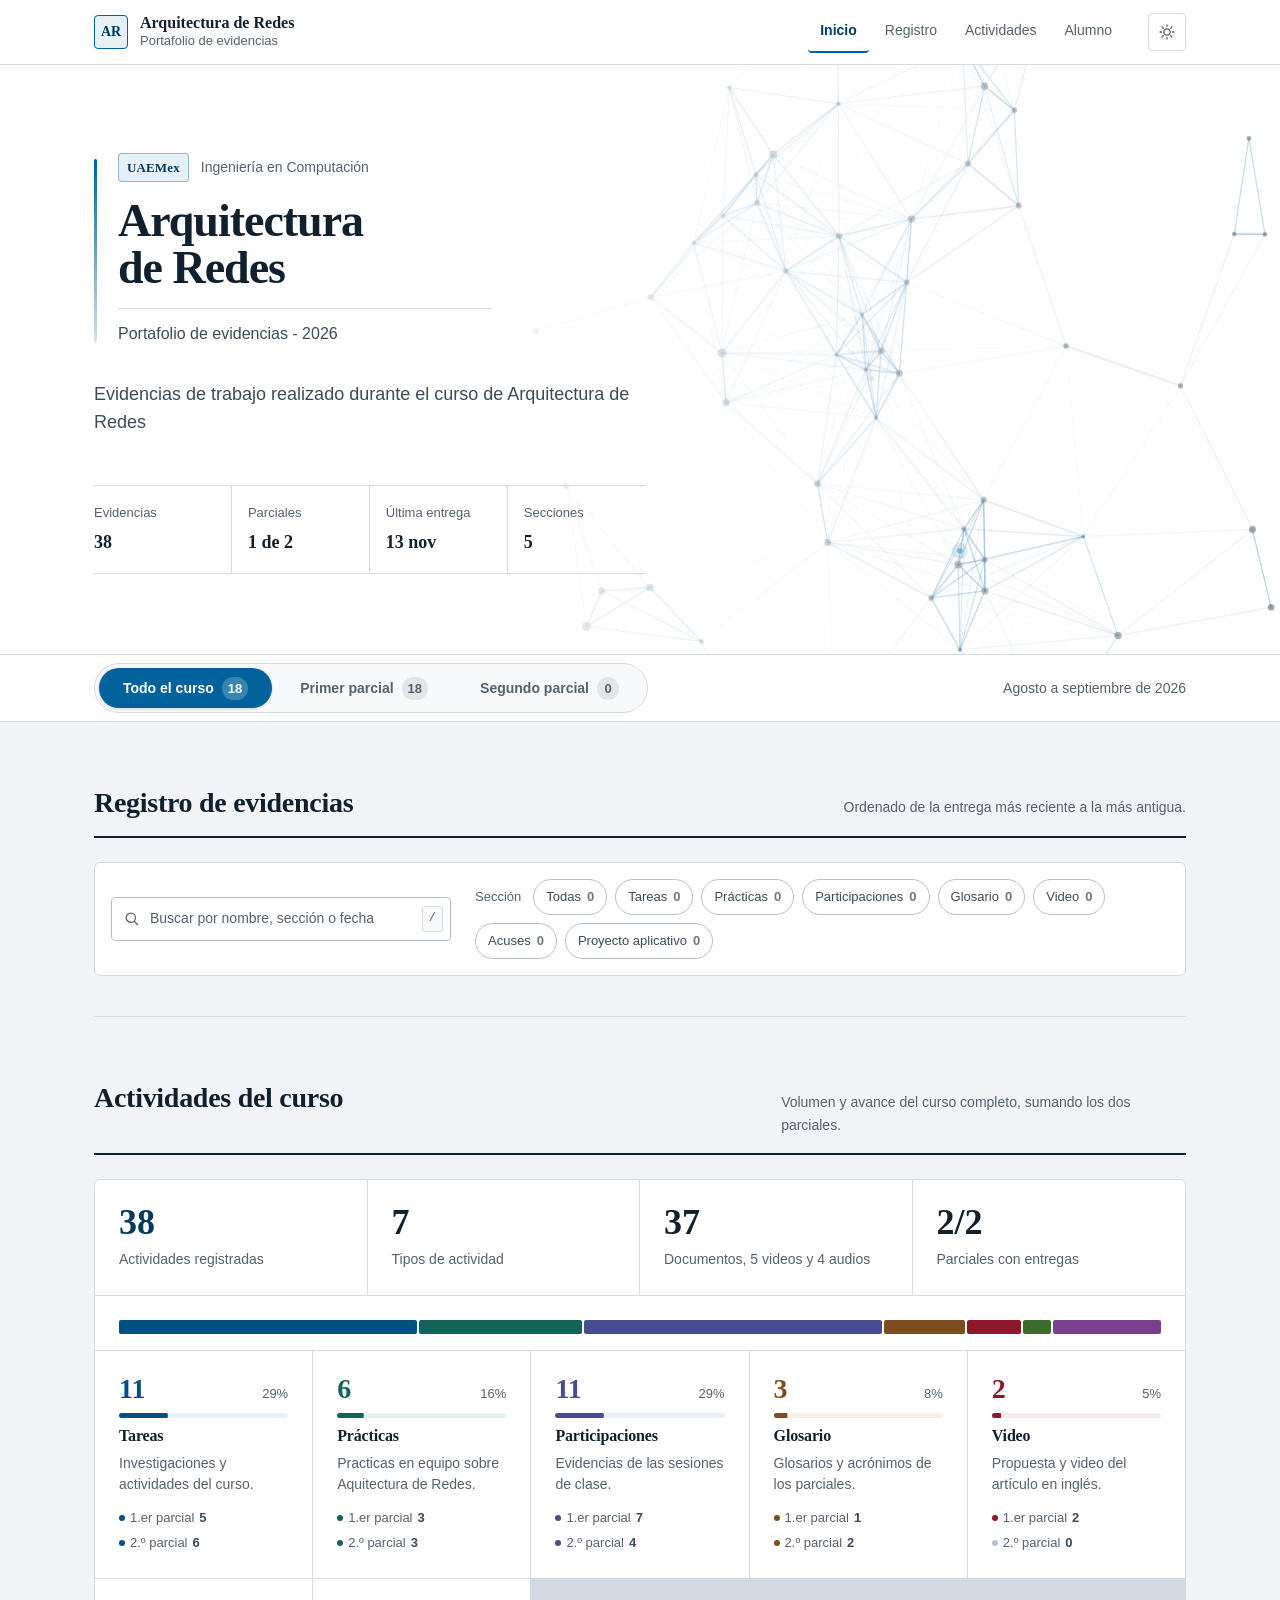
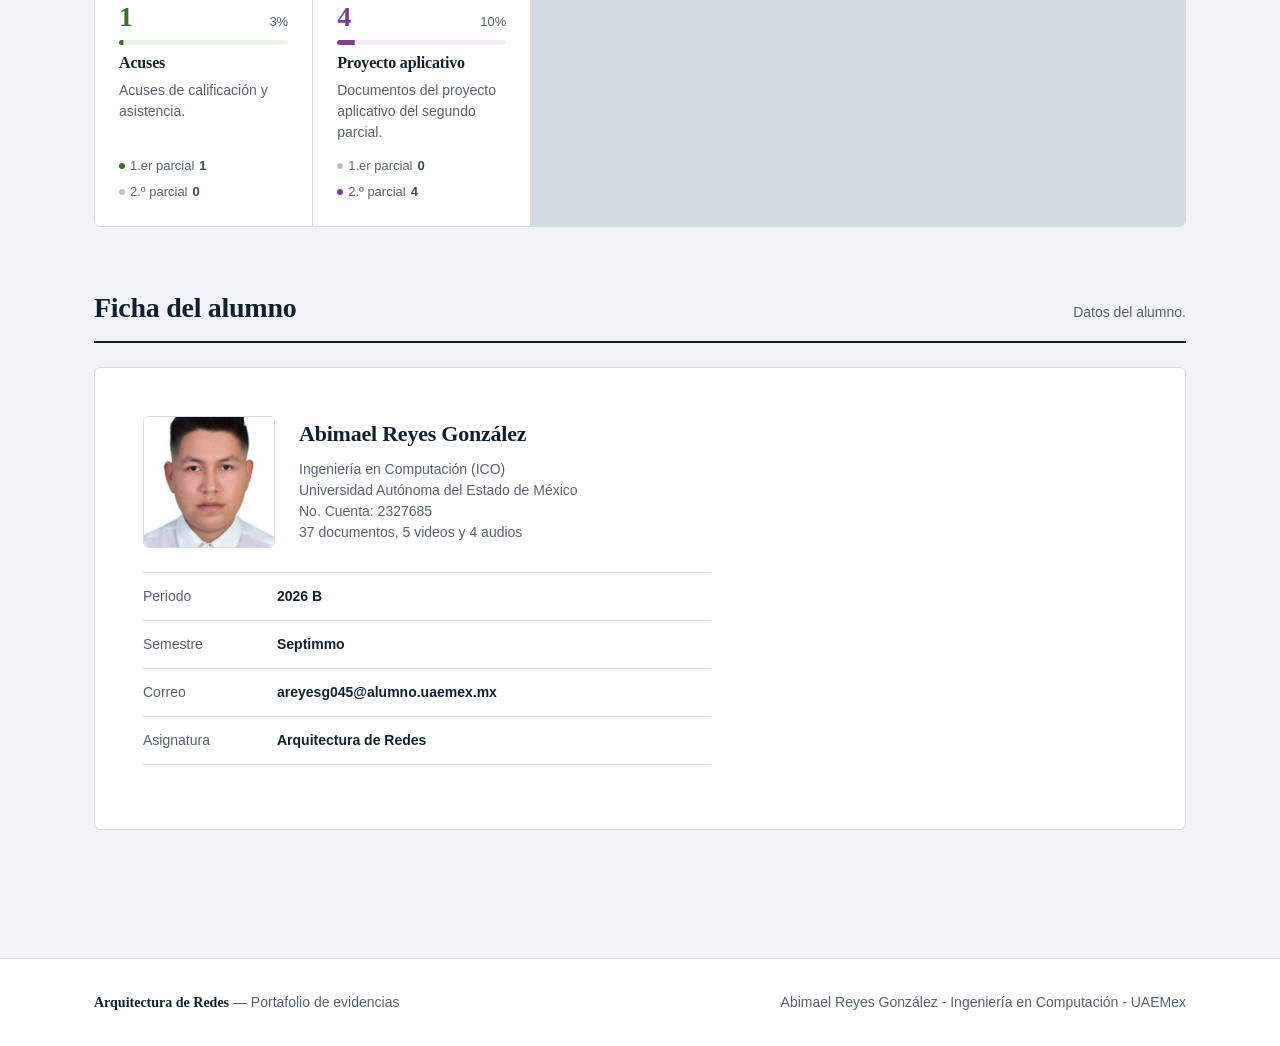
==== commit 926726fc: "Actualizacion 2oP Parte 1" ====
--- a/index.html
+++ b/index.html
@@ -173,8 +173,7 @@
             <div>
               <div class="ficha-identidad">
                 <figure class="retrato">
-                    <!-- Sustituye el archivo por la fotografía del alumno.
-                         Formato sugerido: cuadrada, 600 x 600 px o mayor. -->
+
                     <img id="fotoAlumno"
                          src="archivos/foto-alumno.jpg"
                          alt="Fotografía de Abimael Reyes González"
--- a/estilos.css
+++ b/estilos.css
@@ -34,6 +34,8 @@
     --c-participacion: #464e8f;  --c-participacion-bg: #eceef9;
     --c-glosario:      #7a4e1e;  --c-glosario-bg:      #f7efe5;
     --c-proyecto:      #8e1729;  --c-proyecto-bg:      #f8eaec;
+    --c-acuse:         #3d6b2c;  --c-acuse-bg:         #ebf4e6;
+    --c-aplicativo:    #7b3f8d;  --c-aplicativo-bg:    #f4ebf7;
 
     /* Tipografía */
     --serif: Georgia, "Iowan Old Style", "Times New Roman", Times, serif;
@@ -84,6 +86,8 @@
     --c-participacion: #a4abe8;  --c-participacion-bg: #1e2140;
     --c-glosario:      #dcae76;  --c-glosario-bg:      #322516;
     --c-proyecto:      #ef8a99;  --c-proyecto-bg:      #33191f;
+    --c-acuse:         #a3d68c;  --c-acuse-bg:         #1a2b14;
+    --c-aplicativo:    #d5a6e6;  --c-aplicativo-bg:    #2b1a33;
 
     --shadow-dialog: 0 18px 48px rgba(0, 0, 0, .6);
     color-scheme: dark;
@@ -747,6 +751,8 @@
 .et-participacion { --et-fg: var(--c-participacion); --et-bg: var(--c-participacion-bg); }
 .et-glosario      { --et-fg: var(--c-glosario);      --et-bg: var(--c-glosario-bg); }
 .et-proyecto      { --et-fg: var(--c-proyecto);      --et-bg: var(--c-proyecto-bg); }
+.et-acuse         { --et-fg: var(--c-acuse);         --et-bg: var(--c-acuse-bg); }
+.et-aplicativo    { --et-fg: var(--c-aplicativo);    --et-bg: var(--c-aplicativo-bg); }
 
 .abrir {
     display: inline-flex;
@@ -772,6 +778,24 @@
 :root[data-tema="oscuro"] .abrir:hover { color: #0d131a; }
 .abrir:active { transform: translateY(1px); }
 
+/* Evidencias con varios archivos (audios, videos, simulador) */
+.evidencia > .evidencia-archivos {
+    grid-column: 2 / -1;
+    display: flex;
+    flex-wrap: wrap;
+    align-items: center;
+    gap: var(--s2) var(--s3);
+}
+.evidencia-archivos .abrir { width: auto; }
+.archivo-audio {
+    display: grid;
+    gap: var(--s1, 4px);
+    flex: 1 1 260px;
+    min-width: 0;
+}
+.archivo-audio span { font-size: var(--fs-xs); font-weight: 600; color: var(--ink-2); }
+.archivo-audio audio { width: 100%; max-width: 380px; }
+
 .vacio {
     padding: var(--s8) var(--s5);
     border: 1px dashed var(--rule-strong);
@@ -915,6 +939,8 @@
 .m-participacion { --et-fg: var(--c-participacion); --et-bg: var(--c-participacion-bg); }
 .m-glosario      { --et-fg: var(--c-glosario);      --et-bg: var(--c-glosario-bg); }
 .m-proyecto      { --et-fg: var(--c-proyecto);      --et-bg: var(--c-proyecto-bg); }
+.m-acuse         { --et-fg: var(--c-acuse);         --et-bg: var(--c-acuse-bg); }
+.m-aplicativo    { --et-fg: var(--c-aplicativo);    --et-bg: var(--c-aplicativo-bg); }
 
 @media (prefers-reduced-motion: reduce) {
     .barra-tramo, .metrica-pista i { animation: none; }
@@ -1102,6 +1128,7 @@
     .tablero-resumen .resumen-dato:nth-child(-n+2) { border-bottom: 1px solid var(--rule); }
     .evidencia { grid-template-columns: 88px minmax(0, 1fr) 124px; }
     .evidencia > .abrir { grid-column: 2 / -1; width: max-content; }
+    .evidencia > .evidencia-archivos { grid-column: 2 / -1; }
 }
 
 @media (max-width: 760px) {
@@ -1150,6 +1177,7 @@
         padding-block: var(--s5);
     }
     .evidencia > .abrir { grid-column: 1; }
+    .evidencia > .evidencia-archivos { grid-column: 1; }
     .evidencia:hover { box-shadow: inset 3px 0 0 var(--brand); }
     .parciales { grid-template-columns: 1fr; }
     .tablero-metricas { grid-template-columns: 1fr; }
@@ -1179,4 +1207,4 @@
     .malla, .barra-parciales, .barra, .filtros, .acciones, .figura, .pie, .btn-menu, .abrir { display: none !important; }
     body { background: #fff; }
     .evidencia { break-inside: avoid; }
-}
+}
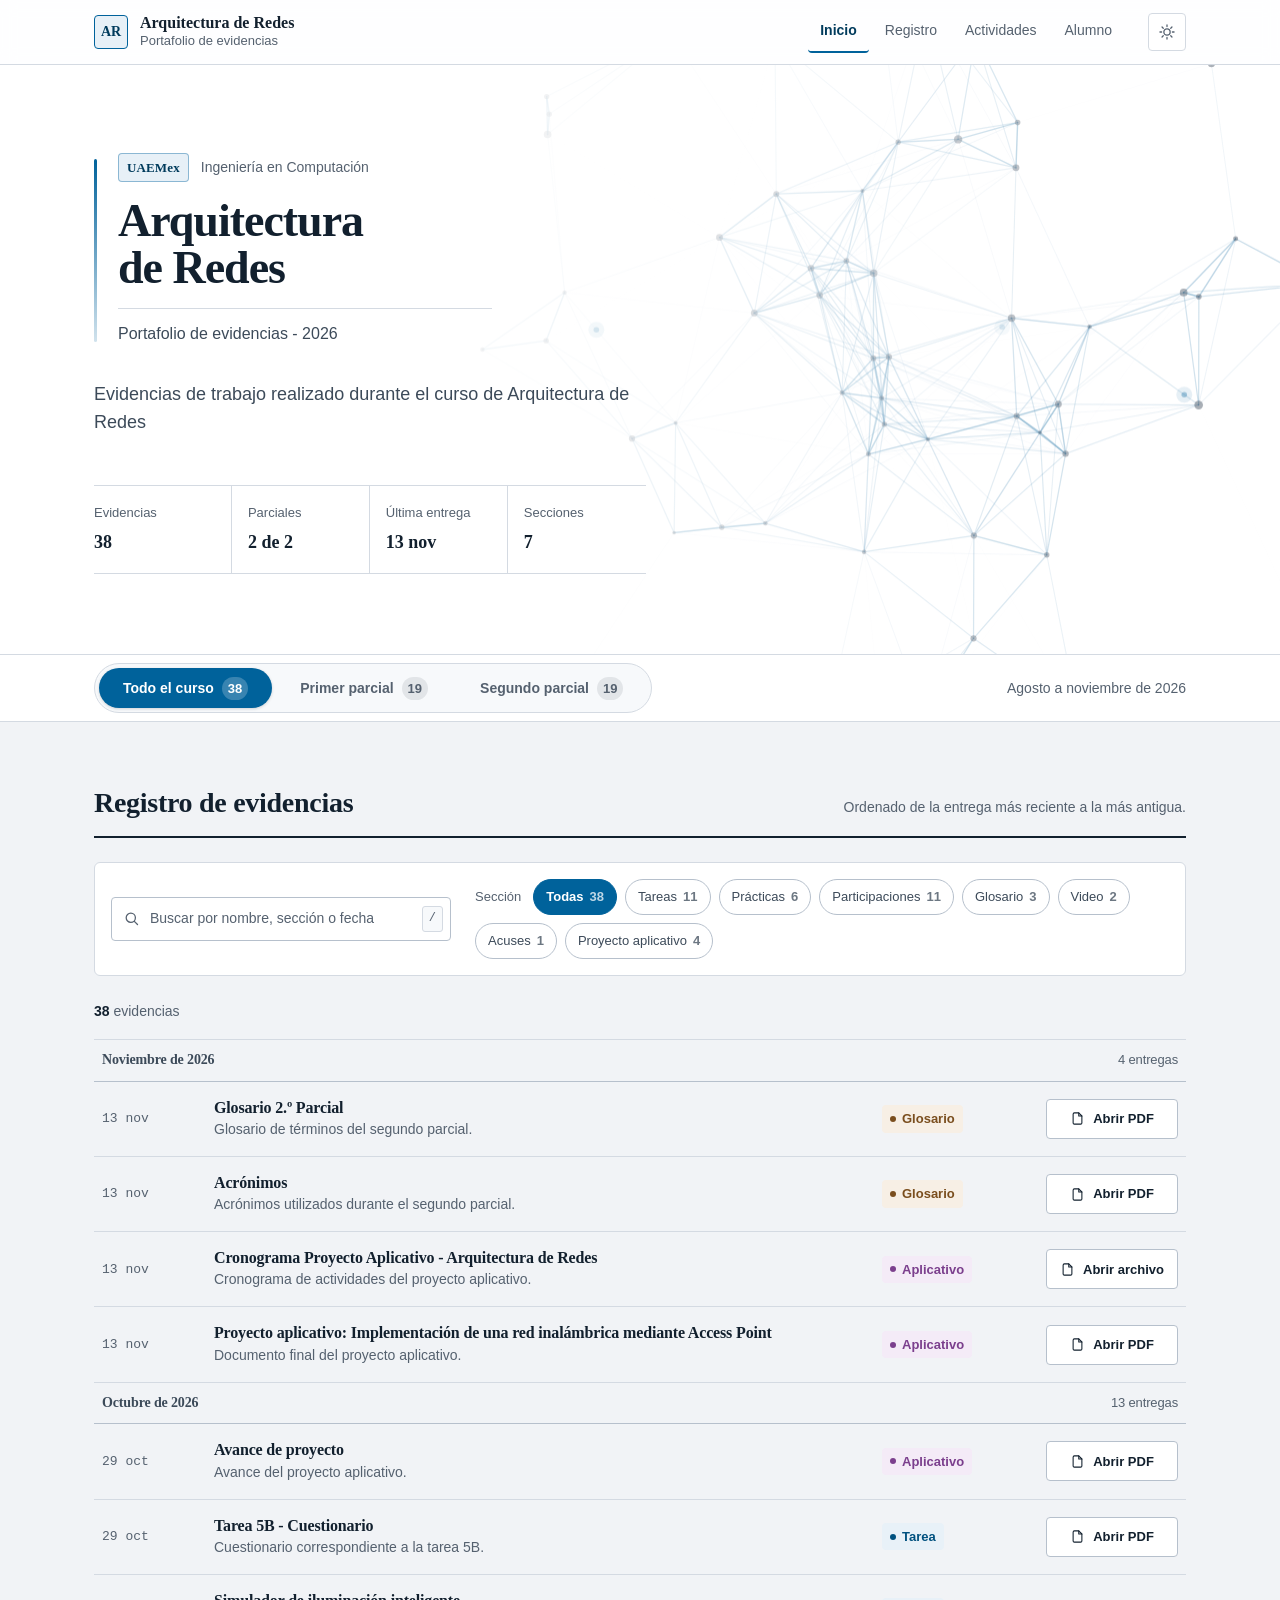
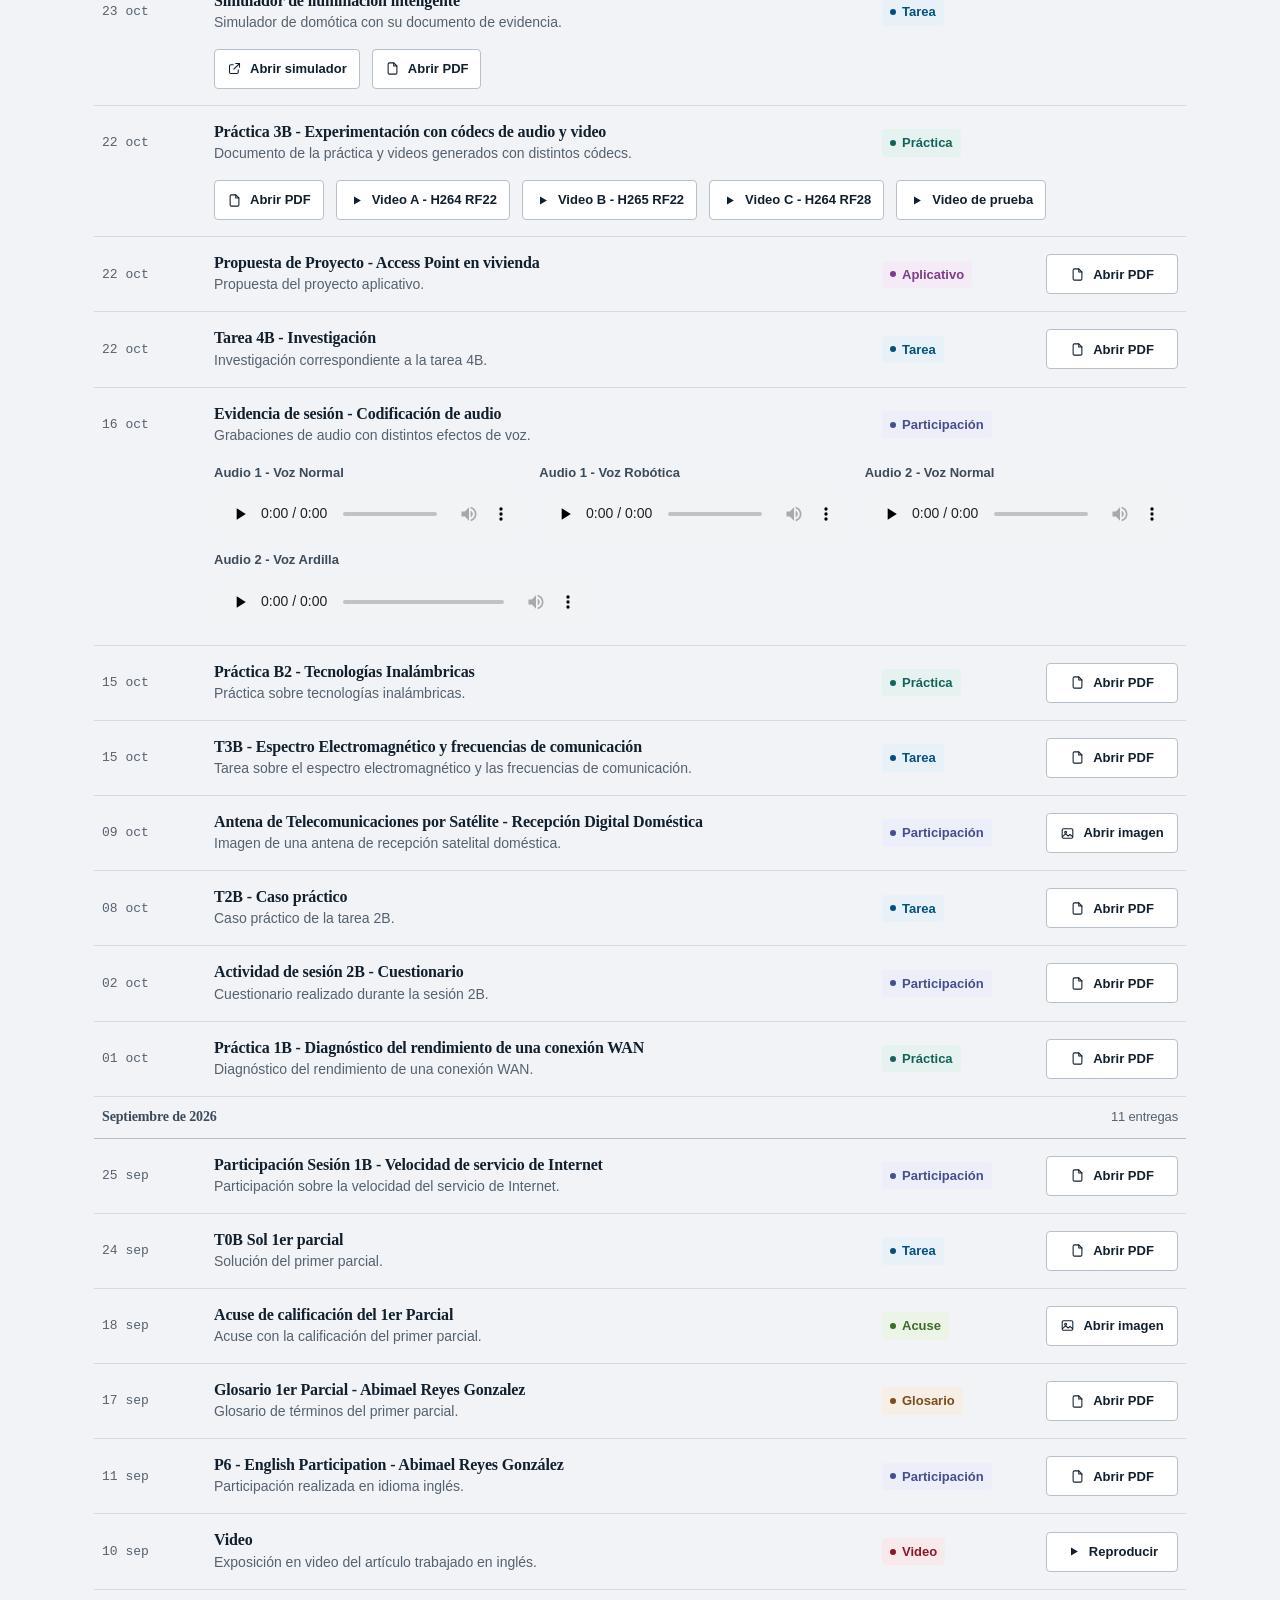
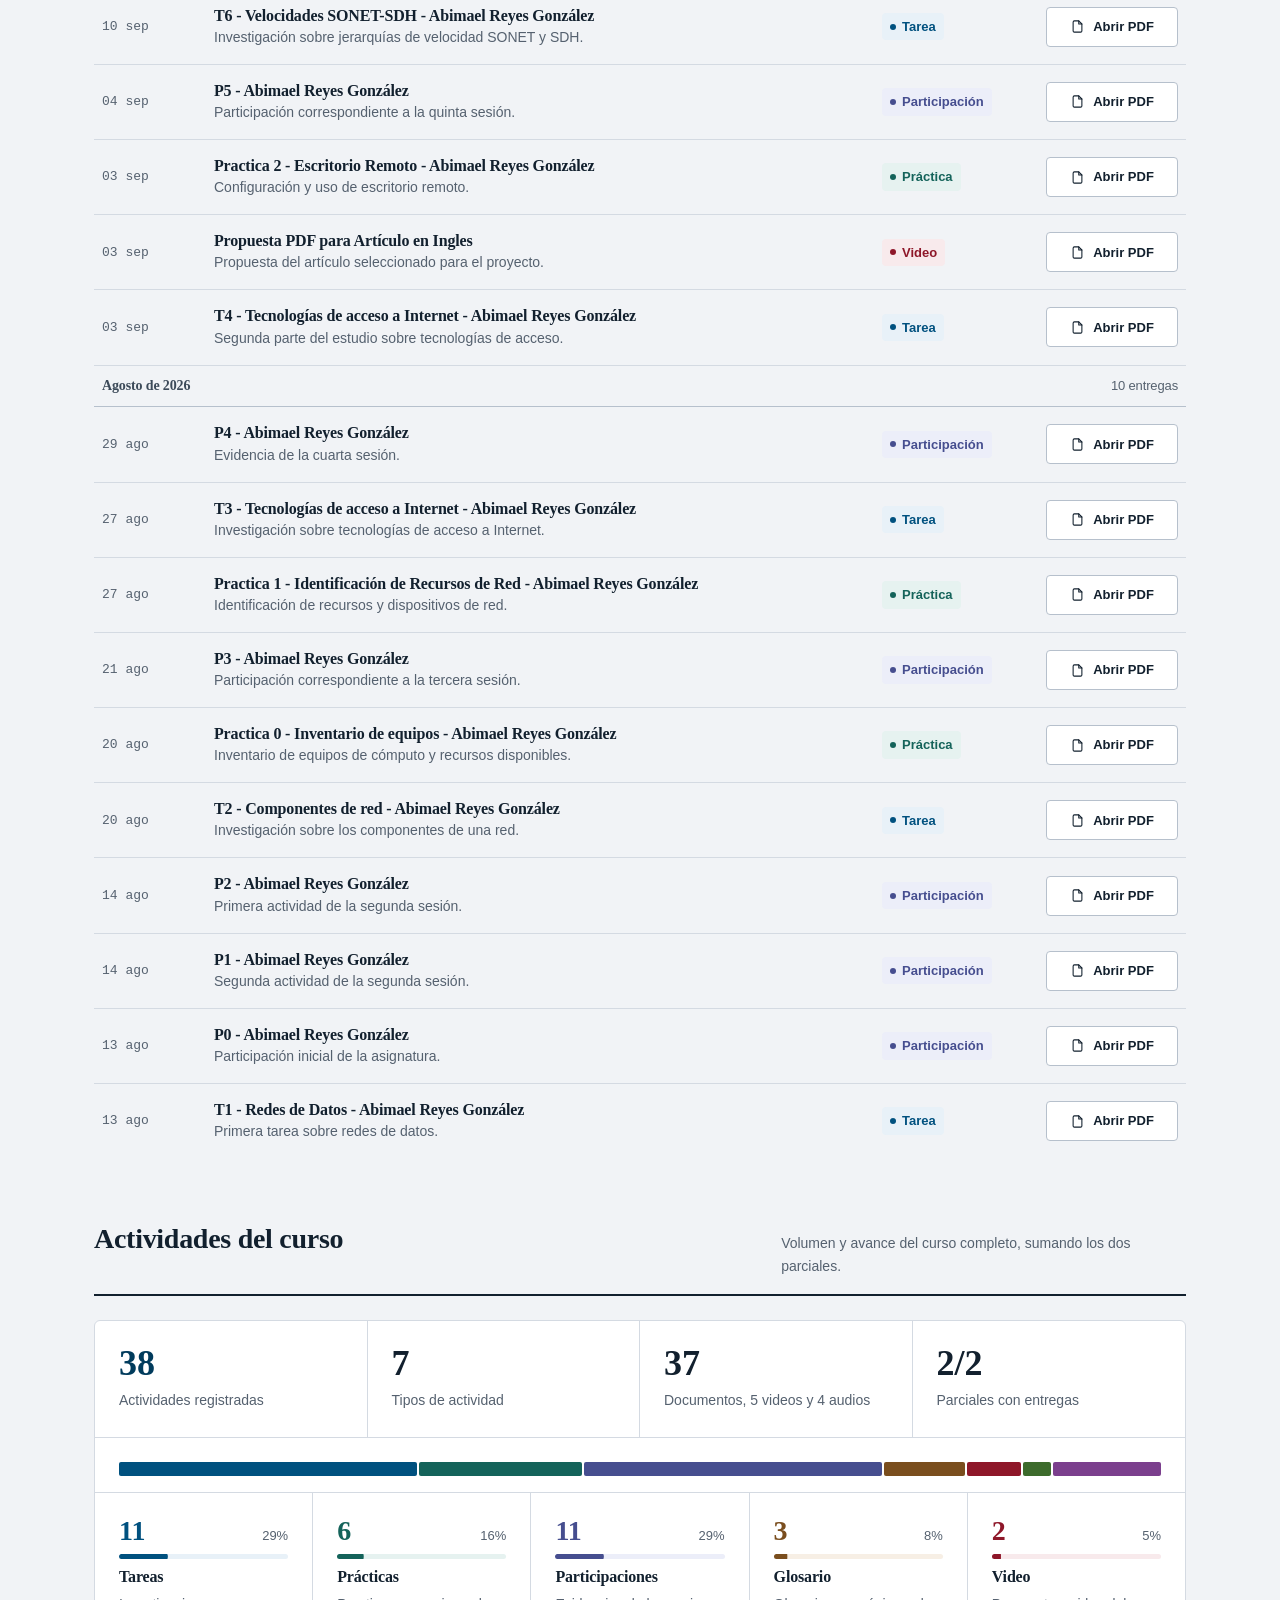
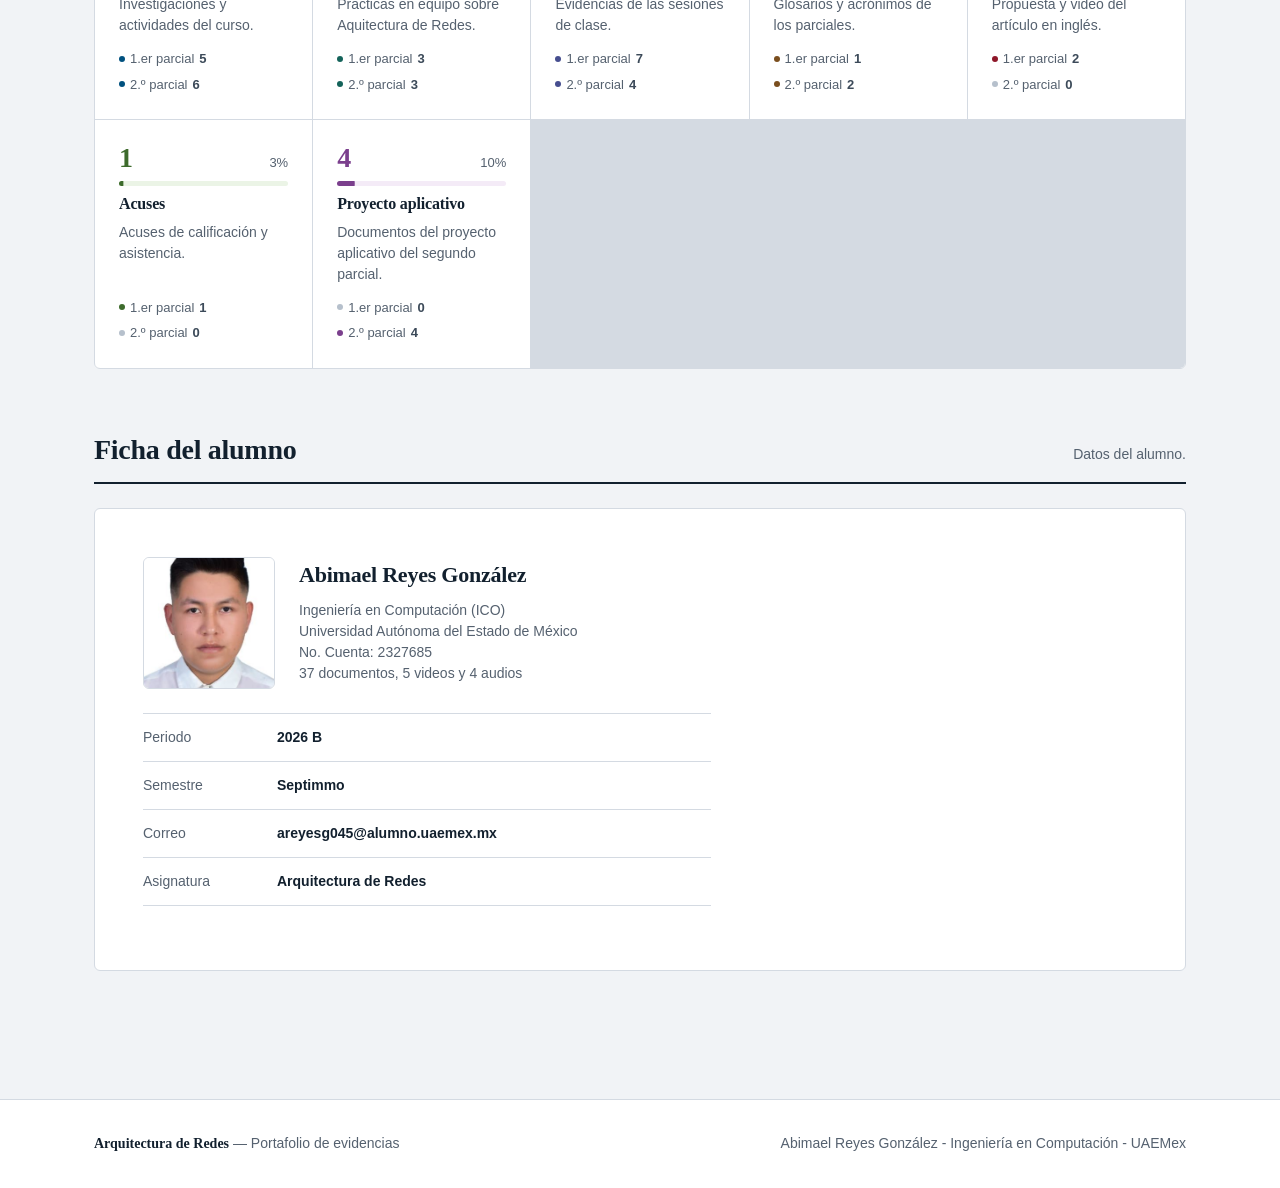
==== commit 08b774ad: "Actualizacion 2oP Parte 2" ====
--- a/index.html
+++ b/index.html
@@ -3,7 +3,7 @@
 <head>
 <meta charset="UTF-8">
 <meta name="viewport" content="width=device-width, initial-scale=1.0">
-<meta name="description" content="Portafolio de evidencias de la asignatura Arquitectura de Redes. Tareas, prácticas, participaciones, glosario y proyecto del primer parcial.">
+<meta name="description" content="Portafolio de evidencias de la asignatura Arquitectura de Redes. Tareas, prácticas, participaciones, glosarios, acuses y proyectos del primer y segundo parcial.">
 <meta name="author" content="Abimael Reyes González">
 <meta name="color-scheme" content="light dark">
 <title>Arquitectura de Redes | Portafolio de evidencias</title>
@@ -76,19 +76,19 @@
         <dl class="ficha-datos">
             <div>
                 <dt>Evidencias</dt>
-                <dd id="totalEvidencias">18</dd>
+                <dd id="totalEvidencias">38</dd>
             </div>
             <div>
                 <dt>Parciales</dt>
-                <dd>1 de 2</dd>
+                <dd>2 de 2</dd>
             </div>
             <div>
                 <dt>Última entrega</dt>
-                <dd id="ultimaEntrega">17 sep</dd>
+                <dd id="ultimaEntrega">13 nov</dd>
             </div>
             <div>
                 <dt>Secciones</dt>
-                <dd>5</dd>
+                <dd id="totalSecciones">7</dd>
             </div>
         </dl>
     </div>
@@ -99,16 +99,16 @@
     <div class="contenedor parciales-fila">
         <div class="parciales-grupo" id="grupoParciales" role="group" aria-label="Elegir parcial">
             <button class="pestana" type="button" data-parcial="todos" aria-pressed="true">
-                Todo el curso <b>18</b>
+                Todo el curso <b>38</b>
             </button>
             <button class="pestana" type="button" data-parcial="primer" aria-pressed="false">
-                Primer parcial <b>18</b>
+                Primer parcial <b>19</b>
             </button>
             <button class="pestana" type="button" data-parcial="segundo" aria-pressed="false">
-                Segundo parcial <b>0</b>
+                Segundo parcial <b>19</b>
             </button>
         </div>
-        <p class="parciales-nota" id="notaParcial">Agosto a septiembre de 2026</p>
+        <p class="parciales-nota" id="notaParcial">Agosto a noviembre de 2026</p>
     </div>
 </nav>
 
@@ -248,4 +248,4 @@
 
 <script src="script.js"></script>
 </body>
-</html>
+</html>
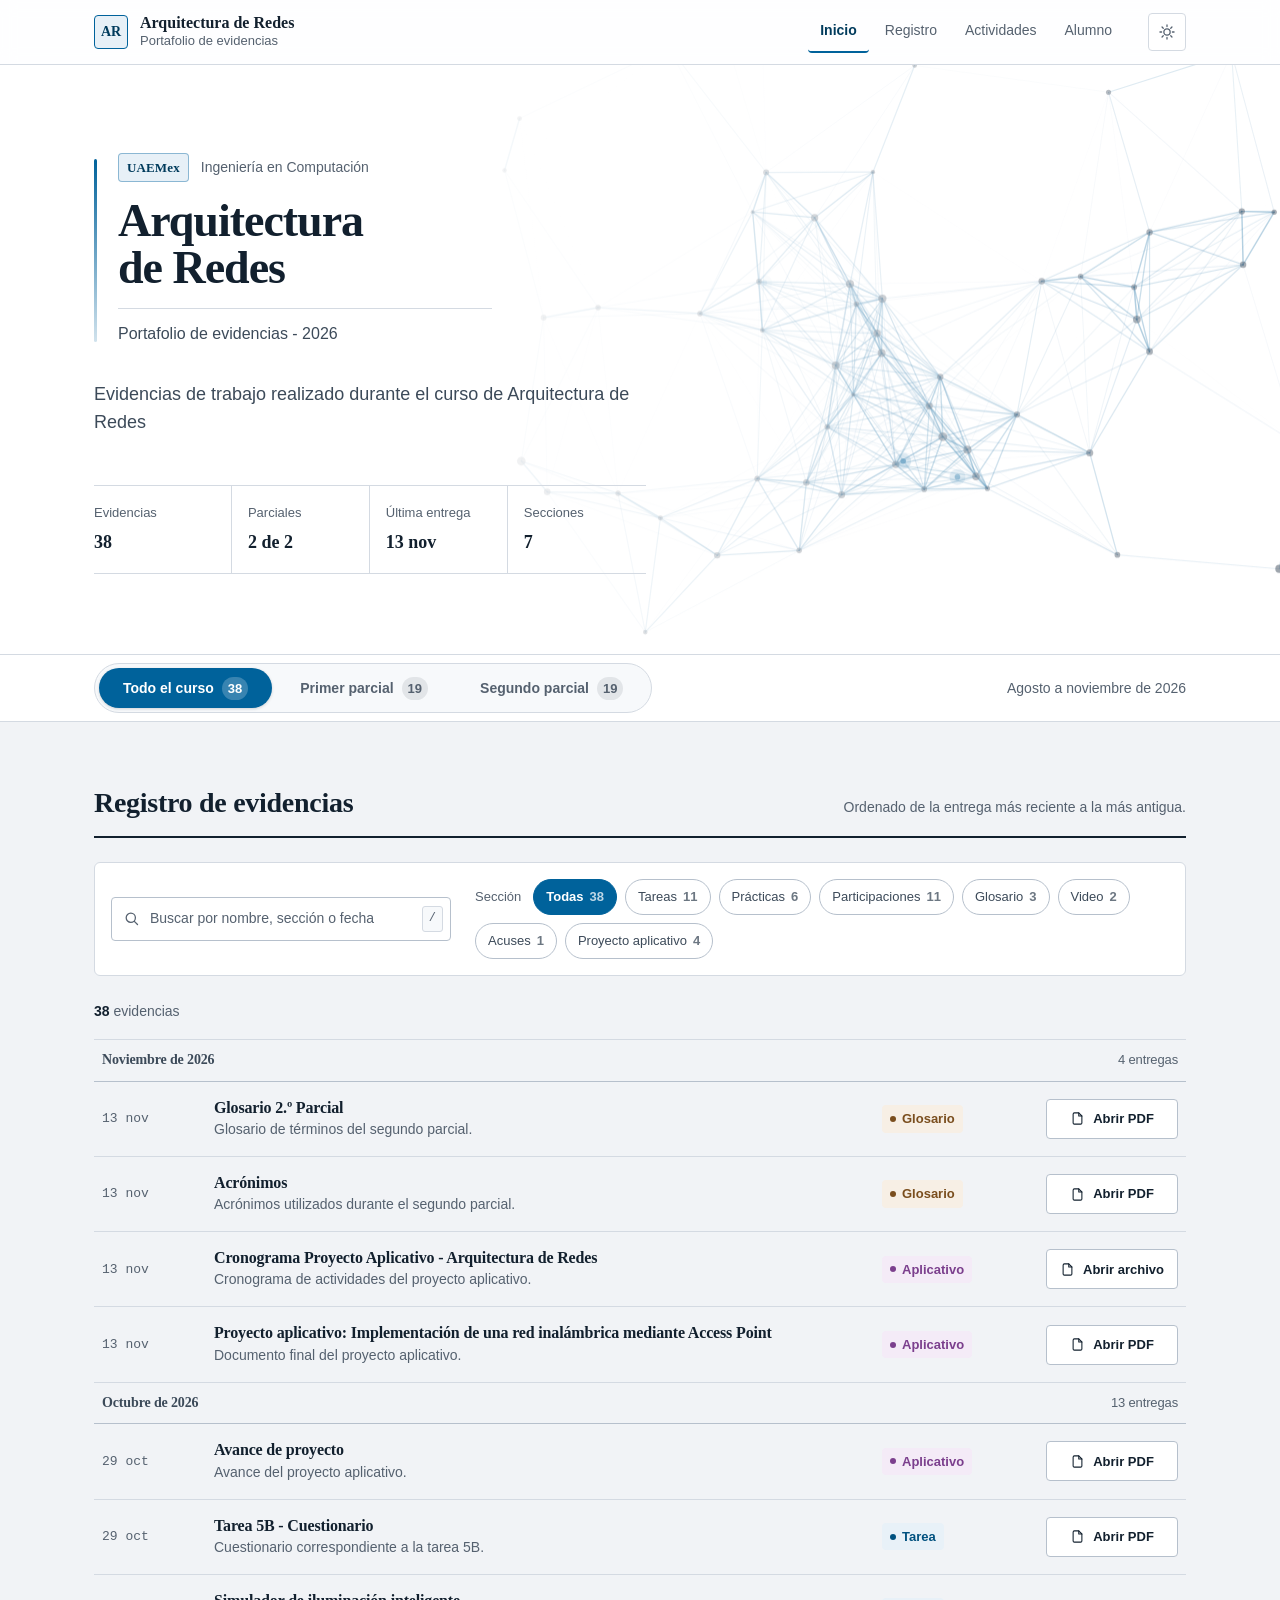
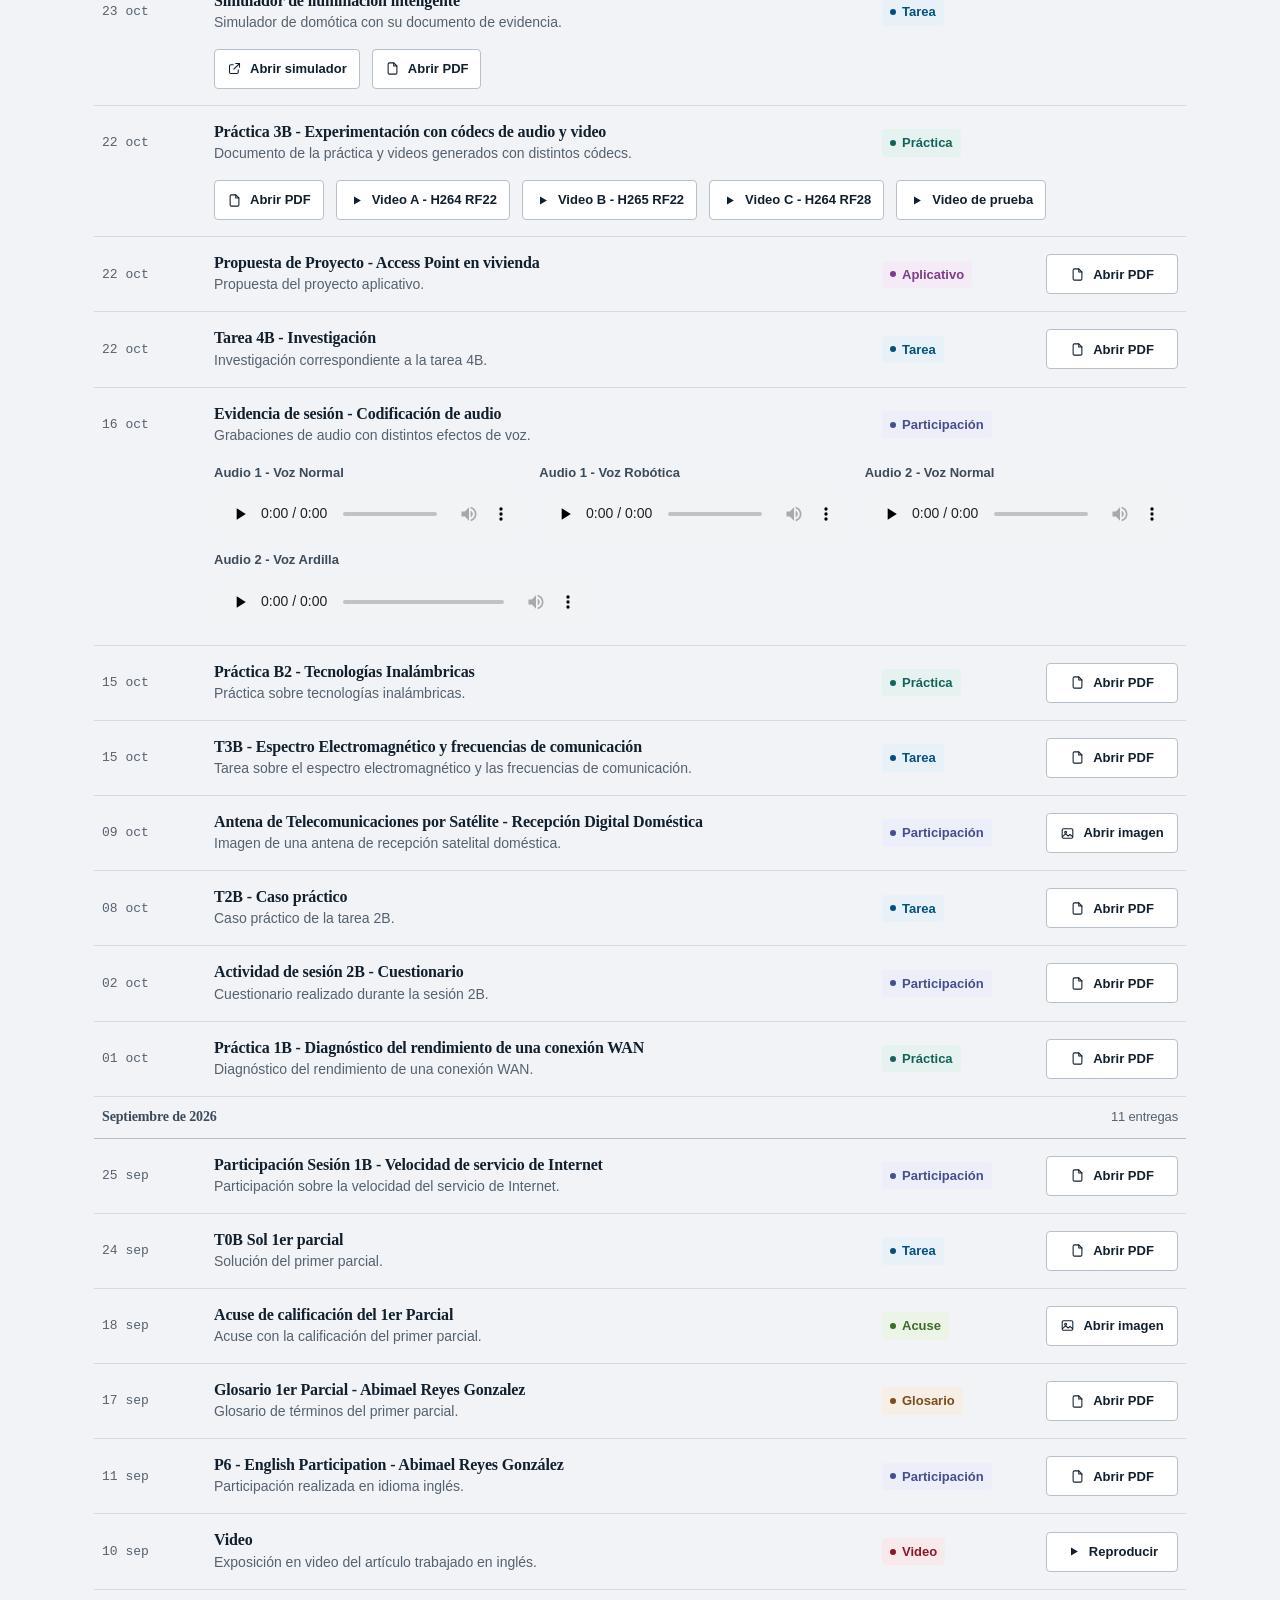
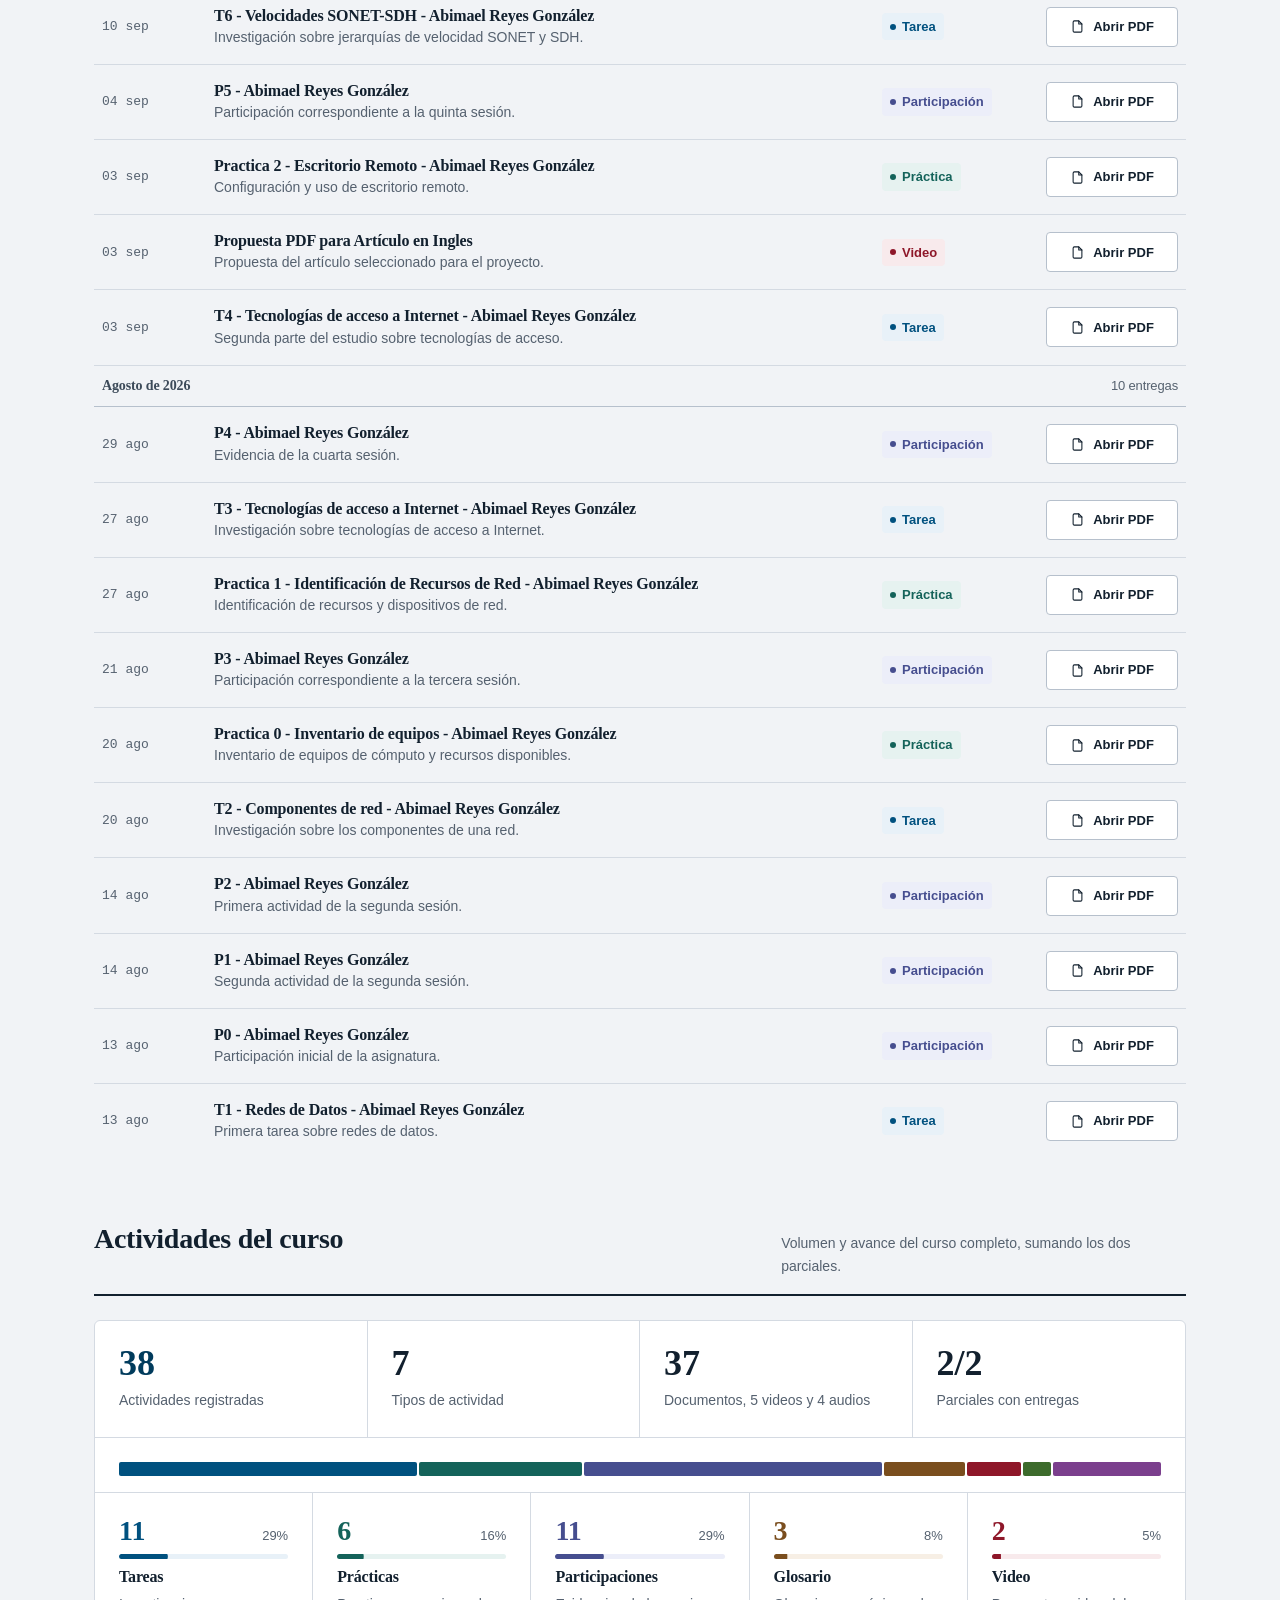
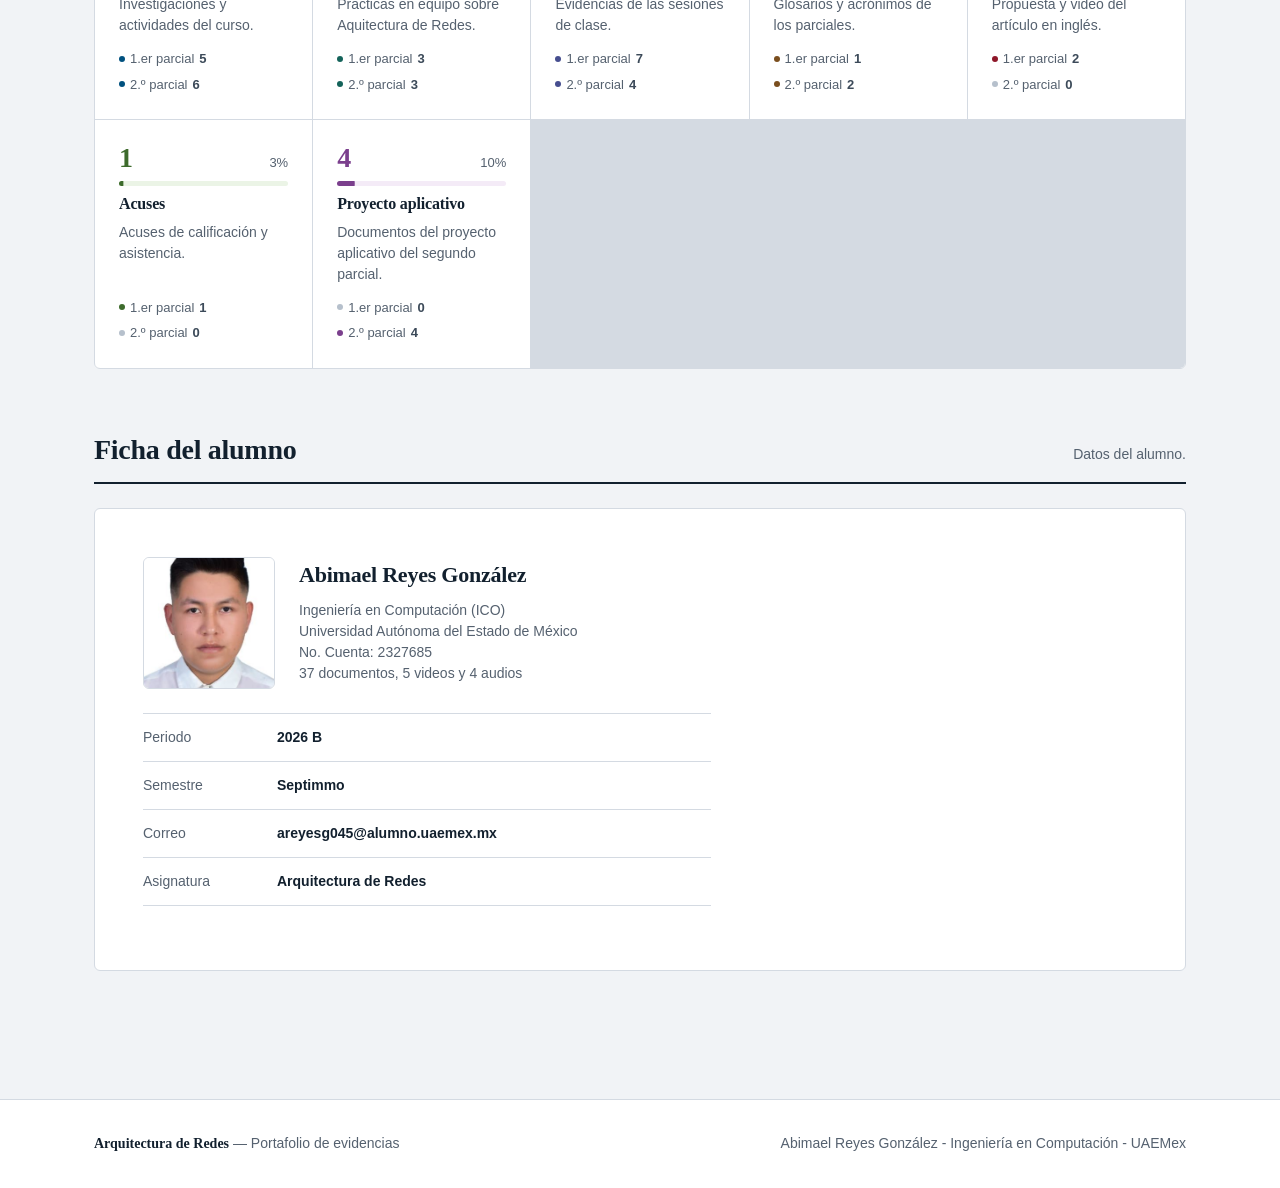
==== commit 9d232fe1: "act index" ====
--- a/index.html
+++ b/index.html
@@ -76,7 +76,7 @@
         <dl class="ficha-datos">
             <div>
                 <dt>Evidencias</dt>
-                <dd id="totalEvidencias">38</dd>
+                <dd id="totalEvidencias">37</dd>
             </div>
             <div>
                 <dt>Parciales</dt>
@@ -99,13 +99,13 @@
     <div class="contenedor parciales-fila">
         <div class="parciales-grupo" id="grupoParciales" role="group" aria-label="Elegir parcial">
             <button class="pestana" type="button" data-parcial="todos" aria-pressed="true">
-                Todo el curso <b>38</b>
+                Todo el curso <b>37</b>
             </button>
             <button class="pestana" type="button" data-parcial="primer" aria-pressed="false">
                 Primer parcial <b>19</b>
             </button>
             <button class="pestana" type="button" data-parcial="segundo" aria-pressed="false">
-                Segundo parcial <b>19</b>
+                Segundo parcial <b>18</b>
             </button>
         </div>
         <p class="parciales-nota" id="notaParcial">Agosto a noviembre de 2026</p>
--- a/estilos.css
+++ b/estilos.css
@@ -1207,4 +1207,7 @@
     .malla, .barra-parciales, .barra, .filtros, .acciones, .figura, .pie, .btn-menu, .abrir { display: none !important; }
     body { background: #fff; }
     .evidencia { break-inside: avoid; }
-}+}
+
+/* Secciones sin evidencias en el parcial elegido */
+.chip[hidden] { display: none; }
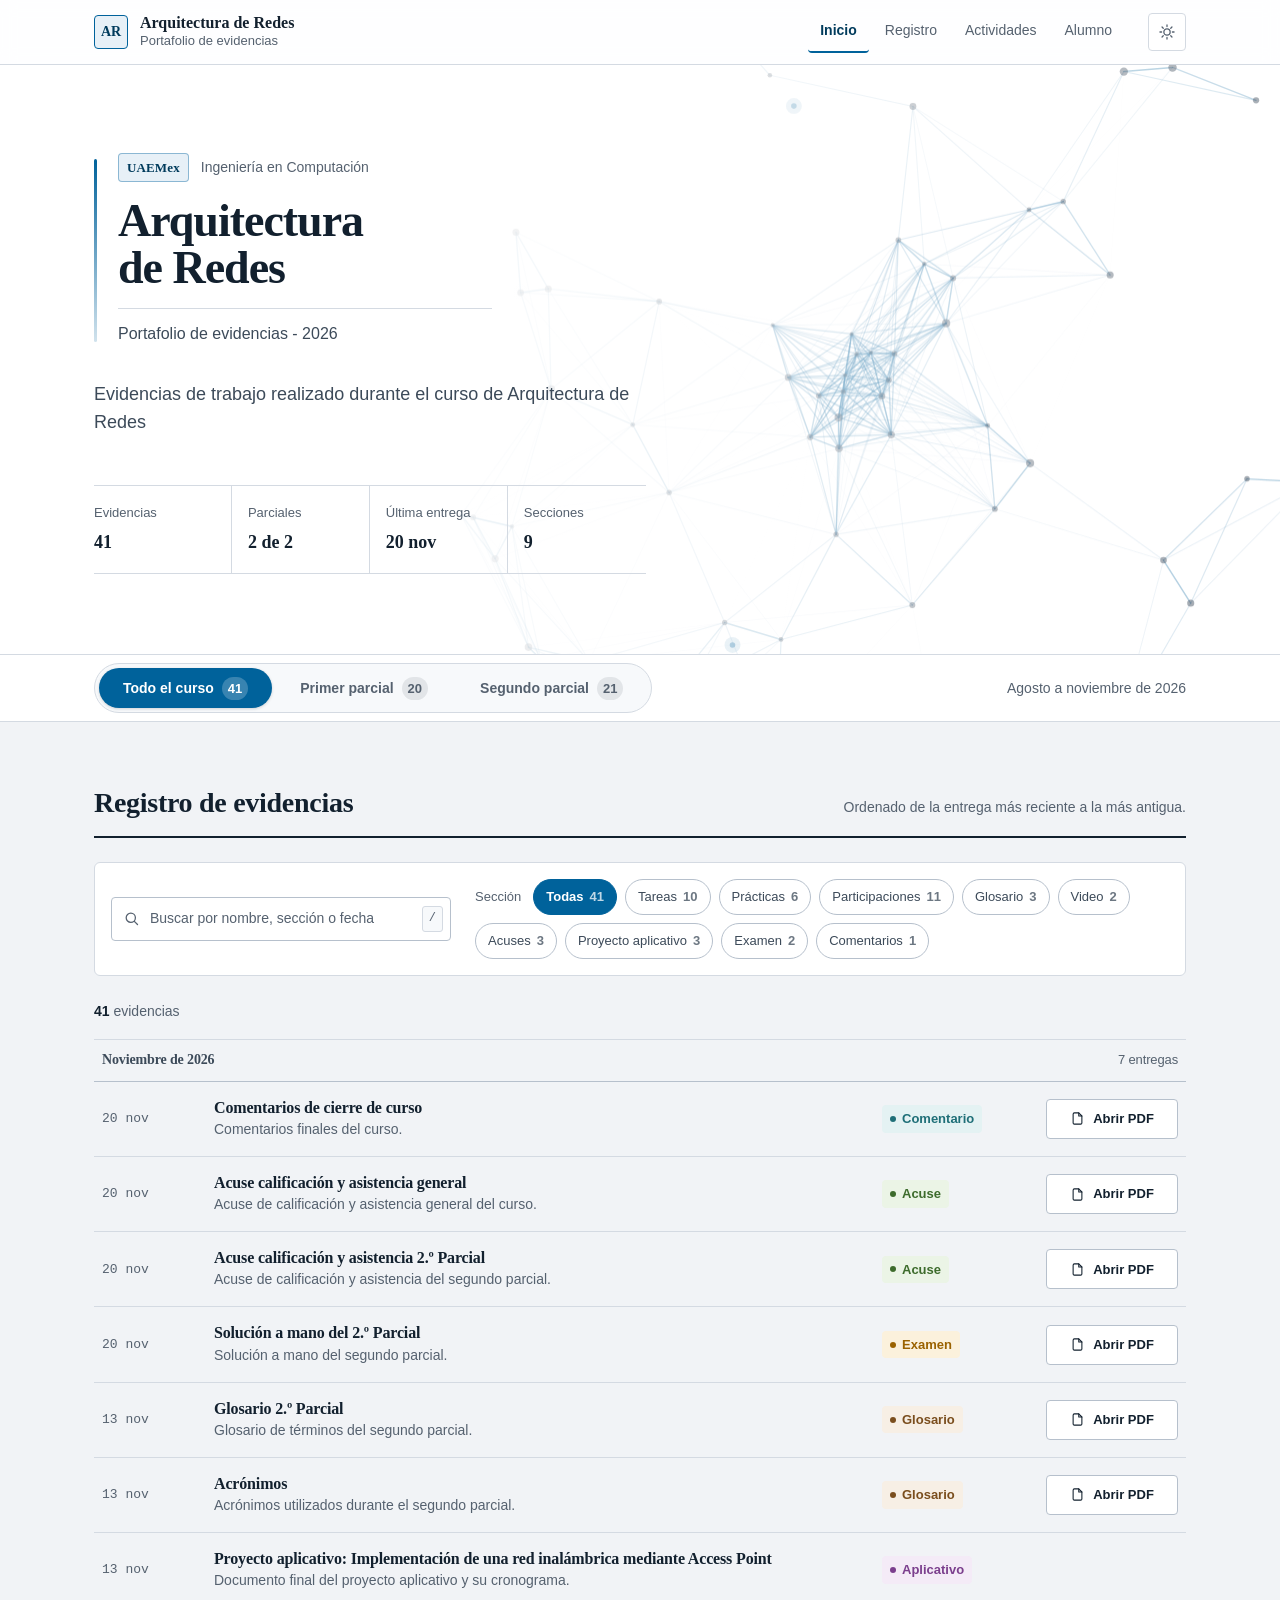
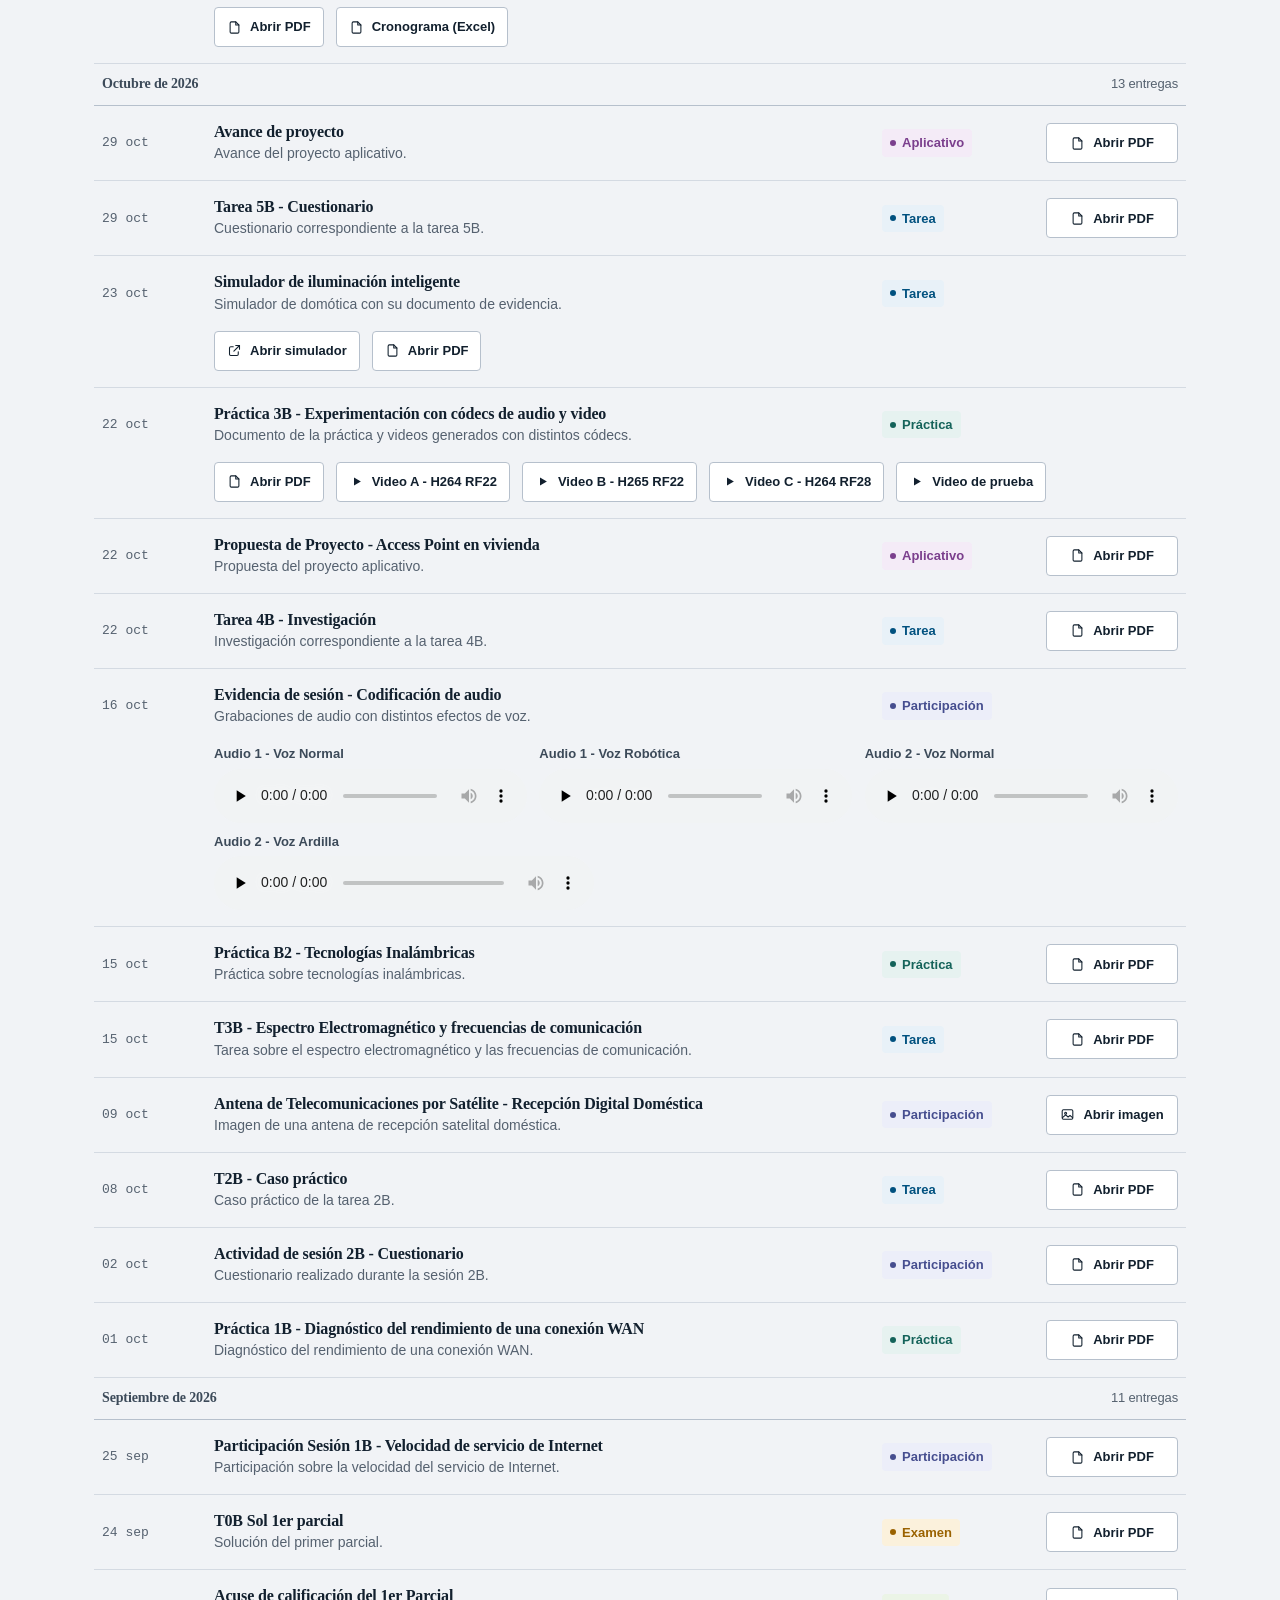
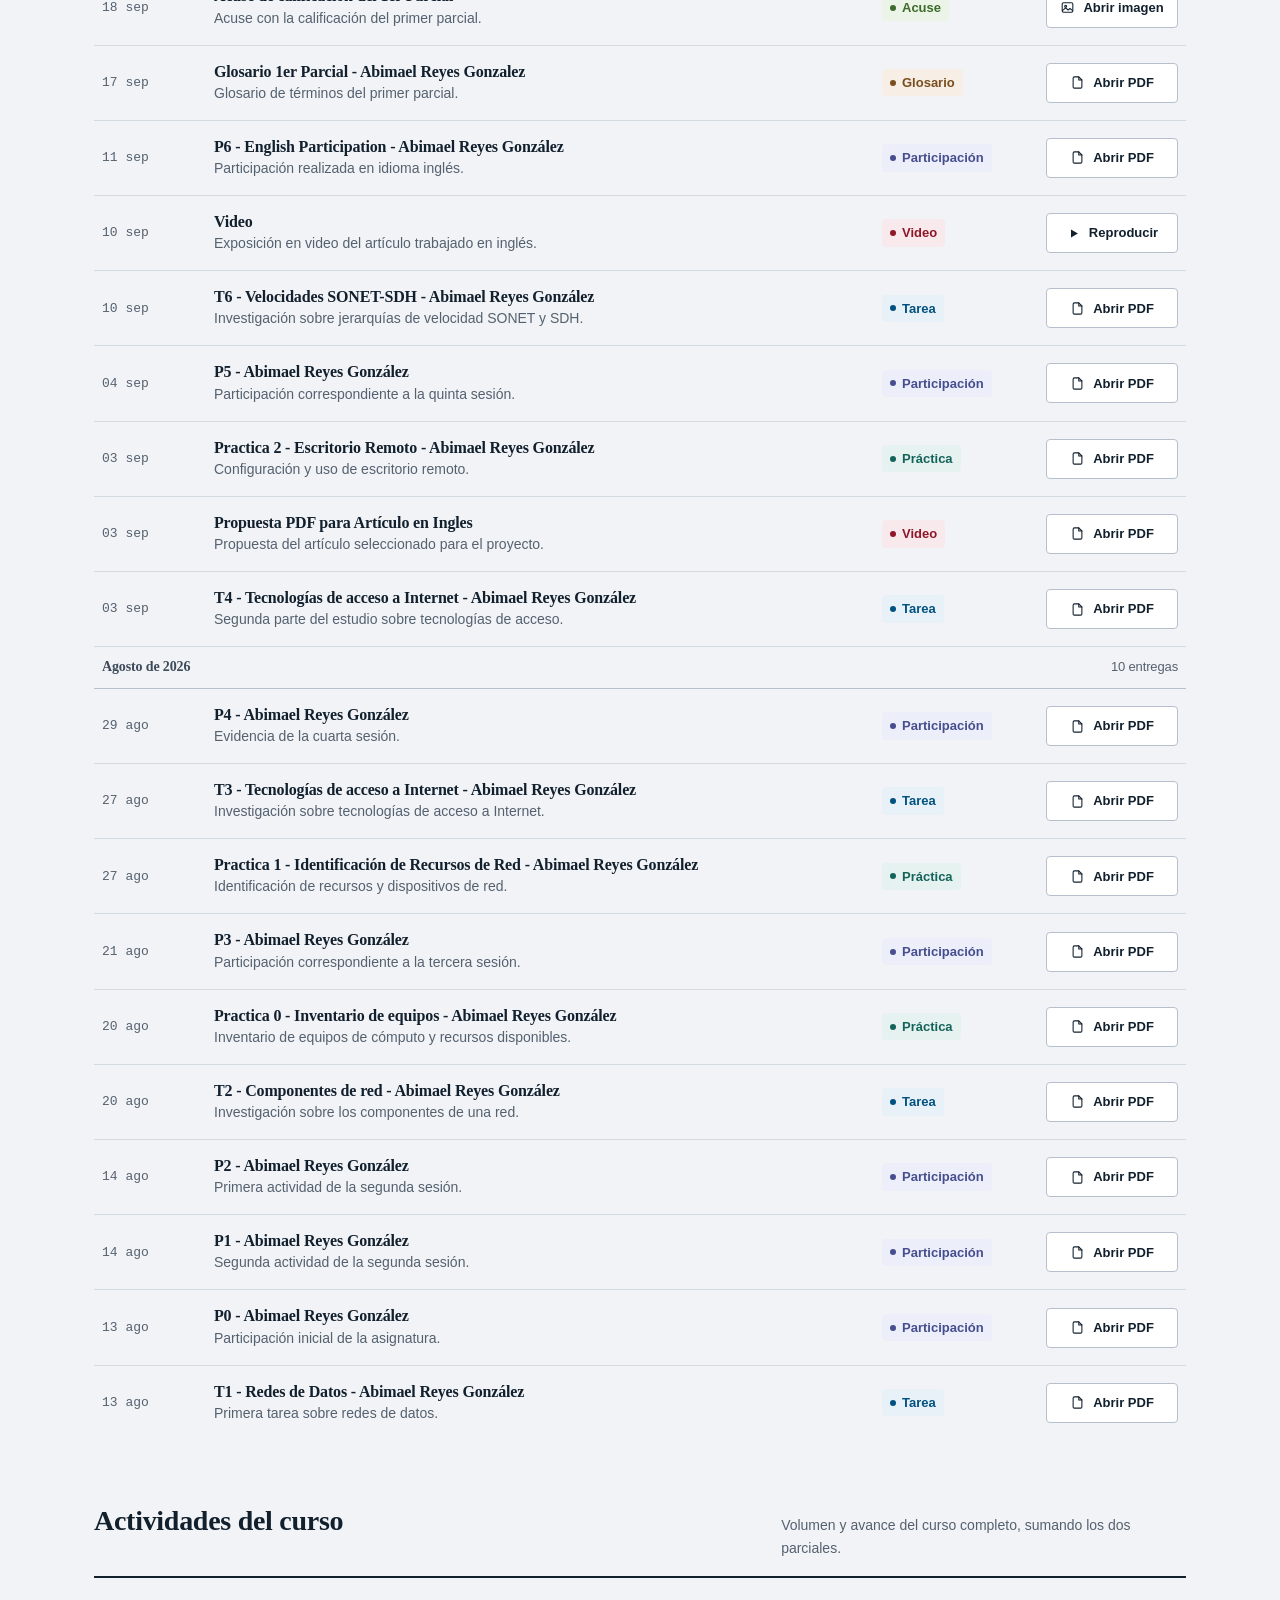
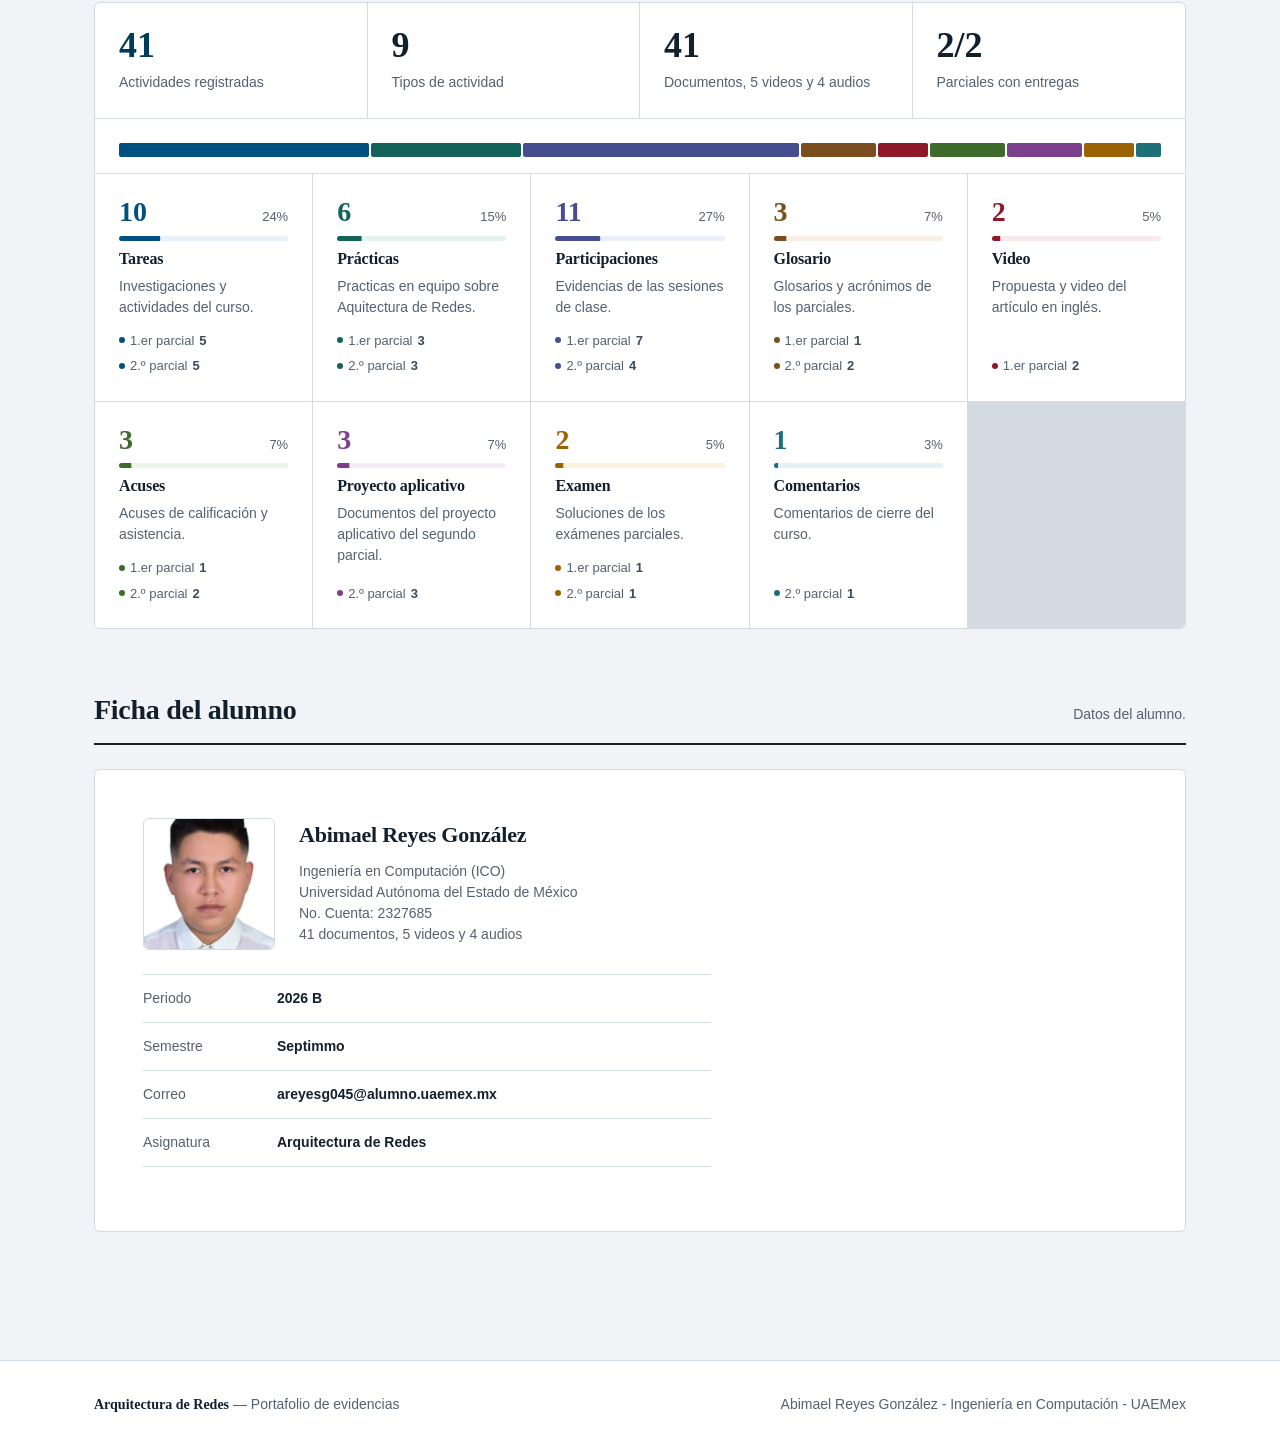
==== commit 9c166de8: "Act 1 Parte 3" ====
--- a/index.html
+++ b/index.html
@@ -76,7 +76,7 @@
         <dl class="ficha-datos">
             <div>
                 <dt>Evidencias</dt>
-                <dd id="totalEvidencias">37</dd>
+                <dd id="totalEvidencias">41</dd>
             </div>
             <div>
                 <dt>Parciales</dt>
@@ -84,11 +84,11 @@
             </div>
             <div>
                 <dt>Última entrega</dt>
-                <dd id="ultimaEntrega">13 nov</dd>
+                <dd id="ultimaEntrega">20 nov</dd>
             </div>
             <div>
                 <dt>Secciones</dt>
-                <dd id="totalSecciones">7</dd>
+                <dd id="totalSecciones">9</dd>
             </div>
         </dl>
     </div>
@@ -99,13 +99,13 @@
     <div class="contenedor parciales-fila">
         <div class="parciales-grupo" id="grupoParciales" role="group" aria-label="Elegir parcial">
             <button class="pestana" type="button" data-parcial="todos" aria-pressed="true">
-                Todo el curso <b>37</b>
+                Todo el curso <b>41</b>
             </button>
             <button class="pestana" type="button" data-parcial="primer" aria-pressed="false">
-                Primer parcial <b>19</b>
+                Primer parcial <b>20</b>
             </button>
             <button class="pestana" type="button" data-parcial="segundo" aria-pressed="false">
-                Segundo parcial <b>18</b>
+                Segundo parcial <b>21</b>
             </button>
         </div>
         <p class="parciales-nota" id="notaParcial">Agosto a noviembre de 2026</p>
--- a/estilos.css
+++ b/estilos.css
@@ -36,6 +36,8 @@
     --c-proyecto:      #8e1729;  --c-proyecto-bg:      #f8eaec;
     --c-acuse:         #3d6b2c;  --c-acuse-bg:         #ebf4e6;
     --c-aplicativo:    #7b3f8d;  --c-aplicativo-bg:    #f4ebf7;
+    --c-examen:        #9a6200;  --c-examen-bg:        #fbf1dc;
+    --c-comentario:    #1f6f78;  --c-comentario-bg:    #e4f2f3;
 
     /* Tipografía */
     --serif: Georgia, "Iowan Old Style", "Times New Roman", Times, serif;
@@ -88,6 +90,8 @@
     --c-proyecto:      #ef8a99;  --c-proyecto-bg:      #33191f;
     --c-acuse:         #a3d68c;  --c-acuse-bg:         #1a2b14;
     --c-aplicativo:    #d5a6e6;  --c-aplicativo-bg:    #2b1a33;
+    --c-examen:        #e8c36a;  --c-examen-bg:        #2e2410;
+    --c-comentario:    #7fd0d8;  --c-comentario-bg:    #12292c;
 
     --shadow-dialog: 0 18px 48px rgba(0, 0, 0, .6);
     color-scheme: dark;
@@ -753,6 +757,8 @@
 .et-proyecto      { --et-fg: var(--c-proyecto);      --et-bg: var(--c-proyecto-bg); }
 .et-acuse         { --et-fg: var(--c-acuse);         --et-bg: var(--c-acuse-bg); }
 .et-aplicativo    { --et-fg: var(--c-aplicativo);    --et-bg: var(--c-aplicativo-bg); }
+.et-examen { --et-fg: var(--c-examen); --et-bg: var(--c-examen-bg); }
+.et-comentario { --et-fg: var(--c-comentario); --et-bg: var(--c-comentario-bg); }
 
 .abrir {
     display: inline-flex;
@@ -941,6 +947,8 @@
 .m-proyecto      { --et-fg: var(--c-proyecto);      --et-bg: var(--c-proyecto-bg); }
 .m-acuse         { --et-fg: var(--c-acuse);         --et-bg: var(--c-acuse-bg); }
 .m-aplicativo    { --et-fg: var(--c-aplicativo);    --et-bg: var(--c-aplicativo-bg); }
+.m-examen { --et-fg: var(--c-examen); --et-bg: var(--c-examen-bg); }
+.m-comentario { --et-fg: var(--c-comentario); --et-bg: var(--c-comentario-bg); }
 
 @media (prefers-reduced-motion: reduce) {
     .barra-tramo, .metrica-pista i { animation: none; }
